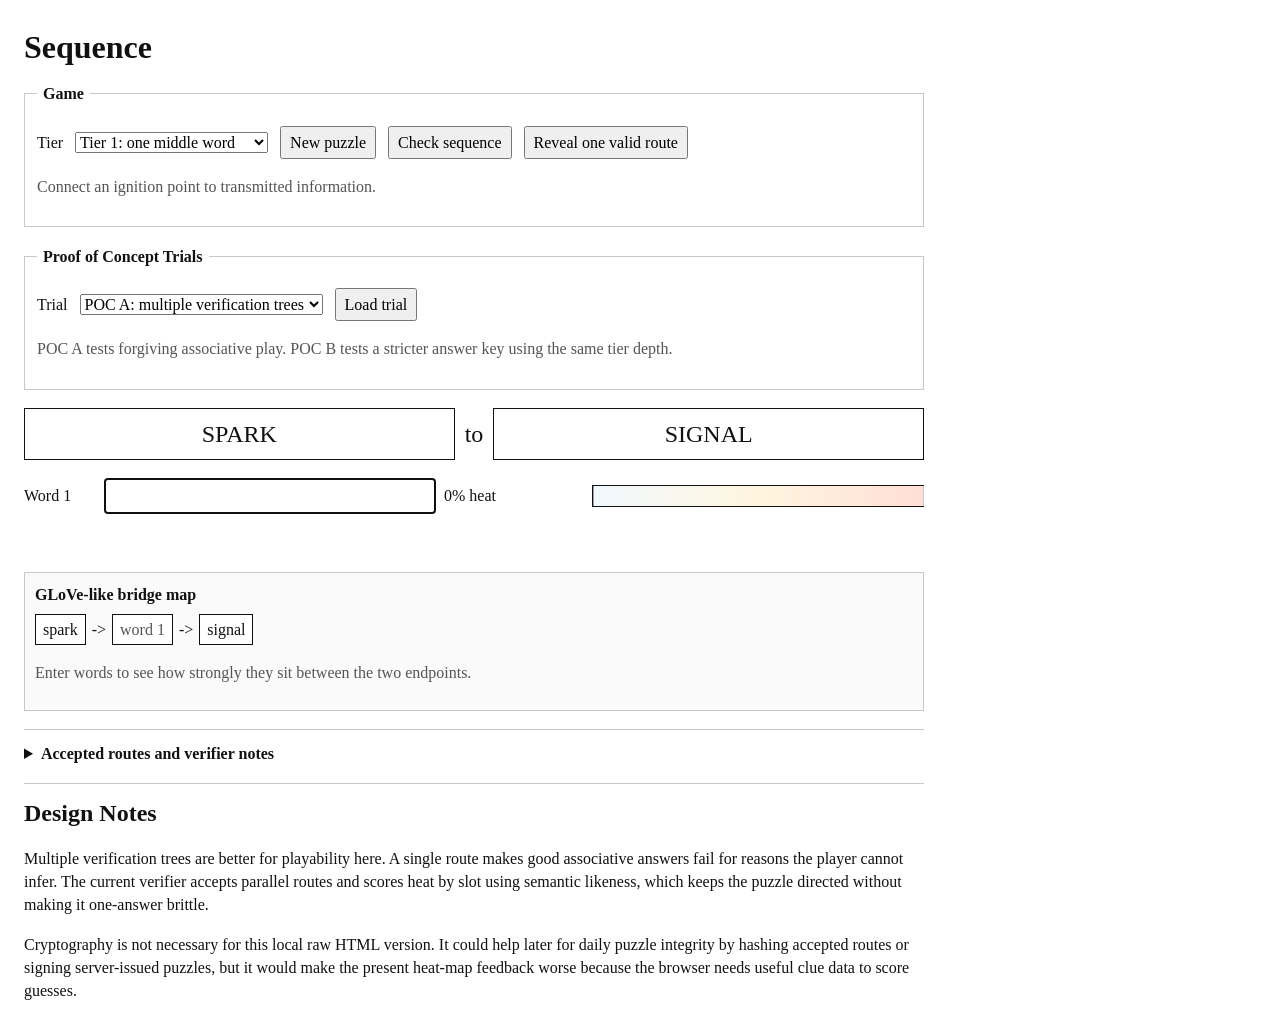
==== index.html @ 41baa0ef "feat: add semantic sequence prototype" ====
<!DOCTYPE html>
<html lang="en">
<head>
  <meta charset="utf-8">
  <meta name="viewport" content="width=device-width, initial-scale=1">
  <title>Sequence</title>
  <style>
    :root {
      color-scheme: light;
      --cold: #bfe2ff;
      --warm: #ffd36a;
      --hot: #ff6b4a;
      --right: #50b878;
      --wrong: #d9d9d9;
      --ink: #111;
      --muted: #555;
      --line: #c8c8c8;
      --paper: #fff;
    }

    * {
      box-sizing: border-box;
    }

    body {
      margin: 24px;
      max-width: 900px;
      color: var(--ink);
      background: var(--paper);
      font: 16px/1.45 Times, "Times New Roman", serif;
    }

    h1,
    h2,
    h3 {
      margin: 0 0 12px;
      font-weight: 700;
    }

    button,
    input,
    select {
      font: inherit;
    }

    button {
      padding: 3px 8px;
      cursor: pointer;
    }

    fieldset {
      margin: 0 0 18px;
      padding: 12px;
      border: 1px solid var(--line);
    }

    legend {
      padding: 0 6px;
      font-weight: 700;
    }

    .row {
      display: flex;
      flex-wrap: wrap;
      gap: 8px 12px;
      align-items: center;
      margin: 8px 0;
    }

    .endpoints {
      display: grid;
      grid-template-columns: 1fr auto 1fr;
      gap: 10px;
      align-items: center;
      margin: 18px 0;
      font-size: 24px;
    }

    .endpoint {
      padding: 8px;
      border: 1px solid var(--ink);
      text-align: center;
      text-transform: uppercase;
    }

    .slots {
      display: grid;
      gap: 10px;
      margin: 18px 0;
    }

    .slot {
      display: grid;
      grid-template-columns: 72px minmax(160px, 1fr) minmax(140px, auto) minmax(120px, 1fr);
      gap: 8px;
      align-items: center;
    }

    .slot input {
      min-width: 0;
      padding: 5px 7px;
      border: 1px solid var(--line);
    }

    .meter {
      height: 22px;
      border: 1px solid var(--ink);
      background: linear-gradient(90deg, var(--cold), var(--warm), var(--hot));
      position: relative;
    }

    .meter::after {
      content: "";
      position: absolute;
      inset: 0;
      width: calc(100% - var(--heat, 0%));
      margin-left: var(--heat, 0%);
      background: rgba(255, 255, 255, 0.78);
      border-left: 1px solid rgba(0, 0, 0, 0.35);
    }

    .heat-label {
      font-variant-numeric: tabular-nums;
    }

    .result {
      min-height: 28px;
      margin: 12px 0;
      font-weight: 700;
    }

    .bridge-map {
      margin: 12px 0 18px;
      padding: 10px;
      border: 1px solid var(--line);
      background: #fafafa;
    }

    .bridge-title {
      margin-bottom: 8px;
      font-weight: 700;
    }

    .bridge-path {
      display: flex;
      flex-wrap: wrap;
      gap: 6px;
      align-items: center;
    }

    .bridge-node {
      padding: 3px 7px;
      border: 1px solid var(--ink);
      background: var(--paper);
      font-variant-numeric: tabular-nums;
    }

    details,
    .notes {
      margin-top: 18px;
      padding-top: 12px;
      border-top: 1px solid var(--line);
    }

    summary {
      cursor: pointer;
      font-weight: 700;
    }

    .muted {
      color: var(--muted);
    }

    .right {
      color: var(--right);
    }

    .wrong {
      color: #9d1b1b;
    }

    table {
      border-collapse: collapse;
      width: 100%;
      margin-top: 10px;
    }

    th,
    td {
      border: 1px solid var(--line);
      padding: 5px 7px;
      text-align: left;
      vertical-align: top;
    }

    @media (max-width: 680px) {
      body {
        margin: 14px;
      }

      .endpoints {
        grid-template-columns: 1fr;
        font-size: 20px;
      }

      .slot {
        grid-template-columns: 1fr;
      }
    }
  </style>
</head>
<body>
  <h1>Sequence</h1>

  <fieldset>
    <legend>Game</legend>
    <div class="row">
      <label for="tier">Tier</label>
      <select id="tier">
        <option value="1">Tier 1: one middle word</option>
        <option value="2">Tier 2: two middle words</option>
        <option value="3">Tier 3: three middle words</option>
      </select>
      <button type="button" id="new-puzzle">New puzzle</button>
      <button type="submit" form="sequence-form" id="check">Check sequence</button>
      <button type="button" id="reveal">Reveal one valid route</button>
    </div>
    <p id="prompt" class="muted"></p>
  </fieldset>

  <fieldset>
    <legend>Proof of Concept Trials</legend>
    <div class="row">
      <label for="trial">Trial</label>
      <select id="trial">
        <option value="multi-route">POC A: multiple verification trees</option>
        <option value="single-route">POC B: single verified route</option>
      </select>
      <button type="button" id="load-trial">Load trial</button>
    </div>
    <p id="trial-note" class="muted">
      POC A tests forgiving associative play. POC B tests a stricter answer key using the same tier depth.
    </p>
  </fieldset>

  <main>
    <div class="endpoints" aria-live="polite">
      <div class="endpoint" id="start-word"></div>
      <div>to</div>
      <div class="endpoint" id="end-word"></div>
    </div>

    <form id="sequence-form">
      <div class="slots" id="slots"></div>
    </form>

    <div class="result" id="result" aria-live="polite"></div>

    <div class="bridge-map" id="bridge-map" aria-live="polite"></div>

    <details>
      <summary>Accepted routes and verifier notes</summary>
      <p class="muted">
        The verifier accepts several route trees for each puzzle. Heat uses a small
        modified GLoVe-style model built from routes, clues, and endpoint co-occurrence,
        then compares each entry against the closest bridge words for that slot.
      </p>
      <table>
        <thead>
          <tr>
            <th>Tier</th>
            <th>Start</th>
            <th>End</th>
            <th>Example accepted routes</th>
          </tr>
        </thead>
        <tbody id="route-table"></tbody>
      </table>
    </details>

    <section class="notes">
      <h2>Design Notes</h2>
      <p>
        Multiple verification trees are better for playability here. A single route makes
        good associative answers fail for reasons the player cannot infer. The current
        verifier accepts parallel routes and scores heat by slot using semantic likeness,
        which keeps the puzzle directed without making it one-answer brittle.
      </p>
      <p>
        Cryptography is not necessary for this local raw HTML version. It could help later
        for daily puzzle integrity by hashing accepted routes or signing server-issued
        puzzles, but it would make the present heat-map feedback worse because the browser
        needs useful clue data to score guesses.
      </p>
    </section>
  </main>

  <script>
    const puzzles = [
      {
        tier: 1,
        start: "seed",
        end: "forest",
        prompt: "Connect a small beginning to a large living system.",
        routes: [
          ["tree"],
          ["plant"],
          ["grove"]
        ],
        clues: [
          {
            category: "living thing",
            related: ["tree", "plant", "sprout", "sapling", "grove", "wood"]
          }
        ]
      },
      {
        tier: 1,
        start: "spark",
        end: "signal",
        prompt: "Connect an ignition point to transmitted information.",
        routes: [
          ["fire"],
          ["flash"],
          ["light"]
        ],
        clues: [
          {
            category: "visible energy",
            related: ["fire", "flash", "light", "flare", "glow", "beam"]
          }
        ]
      },
      {
        tier: 2,
        start: "paper",
        end: "library",
        prompt: "Connect a material to a place where organized knowledge lives.",
        routes: [
          ["book", "shelf"],
          ["page", "catalog"],
          ["manuscript", "archive"]
        ],
        clues: [
          {
            category: "written object",
            related: ["book", "page", "manuscript", "letter", "journal", "text"]
          },
          {
            category: "organized collection",
            related: ["shelf", "catalog", "archive", "index", "stack", "record"]
          }
        ]
      },
      {
        tier: 2,
        start: "rain",
        end: "harvest",
        prompt: "Connect weather to a gathered crop.",
        routes: [
          ["soil", "crop"],
          ["field", "grain"],
          ["water", "growth"]
        ],
        clues: [
          {
            category: "growing place or input",
            related: ["soil", "field", "water", "mud", "farm", "irrigation"]
          },
          {
            category: "plant result",
            related: ["crop", "grain", "growth", "wheat", "yield", "produce"]
          }
        ]
      },
      {
        tier: 3,
        start: "idea",
        end: "business",
        prompt: "Connect a thought to an operating venture.",
        routes: [
          ["plan", "product", "market"],
          ["sketch", "prototype", "customer"],
          ["concept", "service", "sale"]
        ],
        clues: [
          {
            category: "early form",
            related: ["plan", "sketch", "concept", "draft", "proposal", "model"]
          },
          {
            category: "offer",
            related: ["product", "prototype", "service", "tool", "platform", "package"]
          },
          {
            category: "commercial setting",
            related: ["market", "customer", "sale", "buyer", "store", "demand"]
          }
        ]
      },
      {
        tier: 3,
        start: "stone",
        end: "city",
        prompt: "Connect raw material to a dense built place.",
        routes: [
          ["brick", "wall", "street"],
          ["quarry", "building", "block"],
          ["cement", "house", "neighborhood"]
        ],
        clues: [
          {
            category: "building material",
            related: ["brick", "quarry", "cement", "rock", "block", "slab"]
          },
          {
            category: "structure",
            related: ["wall", "building", "house", "tower", "road", "bridge"]
          },
          {
            category: "urban part",
            related: ["street", "block", "neighborhood", "avenue", "district", "square"]
          }
        ]
      }
    ];

    const pocTrials = [
      {
        id: "multi-route",
        tier: 3,
        start: "idea",
        end: "business",
        prompt: "POC A: a forgiving verifier accepts several plausible ways to build from idea to business.",
        verifierNote: "Multiple route trees accepted. This is the recommended playability model.",
        routes: [
          ["plan", "product", "market"],
          ["sketch", "prototype", "customer"],
          ["concept", "service", "sale"],
          ["pitch", "team", "revenue"]
        ],
        clues: [
          {
            category: "early form",
            related: ["plan", "sketch", "concept", "pitch", "draft", "proposal", "model"]
          },
          {
            category: "offer or builder",
            related: ["product", "prototype", "service", "team", "tool", "platform", "package"]
          },
          {
            category: "commercial outcome",
            related: ["market", "customer", "sale", "revenue", "buyer", "store", "demand"]
          }
        ]
      },
      {
        id: "single-route",
        tier: 3,
        start: "idea",
        end: "business",
        prompt: "POC B: a strict verifier accepts one route only, even when nearby guesses are semantically reasonable.",
        verifierNote: "Only one route accepted. Use this to feel how brittle a one-answer puzzle becomes.",
        routes: [
          ["plan", "product", "market"]
        ],
        clues: [
          {
            category: "early form",
            related: ["plan", "sketch", "concept", "pitch", "draft", "proposal", "model"]
          },
          {
            category: "offer",
            related: ["product", "prototype", "service", "tool", "platform", "package"]
          },
          {
            category: "commercial setting",
            related: ["market", "customer", "sale", "revenue", "buyer", "store", "demand"]
          }
        ]
      }
    ];

    const defaultTrialNote = "POC A tests forgiving associative play. POC B tests a stricter answer key using the same tier depth.";

    let currentPuzzle = null;
    let currentPuzzleIndex = -1;

    const tierSelect = document.querySelector("#tier");
    const trialSelect = document.querySelector("#trial");
    const newPuzzleButton = document.querySelector("#new-puzzle");
    const loadTrialButton = document.querySelector("#load-trial");
    const revealButton = document.querySelector("#reveal");
    const promptText = document.querySelector("#prompt");
    const trialNote = document.querySelector("#trial-note");
    const startWord = document.querySelector("#start-word");
    const endWord = document.querySelector("#end-word");
    const slots = document.querySelector("#slots");
    const result = document.querySelector("#result");
    const bridgeMap = document.querySelector("#bridge-map");
    const routeTable = document.querySelector("#route-table");

    const STOP_WORDS = new Set([
      "a",
      "an",
      "and",
      "for",
      "from",
      "of",
      "or",
      "the",
      "to",
      "where"
    ]);

    function normalize(value) {
      return value.trim().toLowerCase().replace(/\s+/g, " ");
    }

    function unique(values) {
      return Array.from(new Set(values));
    }

    function tokenizeText(value) {
      return normalize(value)
        .replace(/[^a-z0-9 ]/g, " ")
        .split(" ")
        .filter((token) => token && !STOP_WORDS.has(token));
    }

    function slotAnswers(puzzle, slotIndex) {
      return unique(puzzle.routes.map((route) => route[slotIndex]));
    }

    function addWeightedPair(matrix, source, context, weight) {
      const sourceWord = normalize(source);
      const contextWord = normalize(context);

      if (!sourceWord || !contextWord || sourceWord === contextWord) {
        return;
      }

      if (!matrix.has(sourceWord)) {
        matrix.set(sourceWord, new Map());
      }

      const row = matrix.get(sourceWord);
      row.set(contextWord, (row.get(contextWord) || 0) + weight);
    }

    function addContextWindow(matrix, words, baseWeight) {
      const cleanWords = words.map(normalize).filter(Boolean);

      cleanWords.forEach((word, index) => {
        cleanWords.forEach((context, contextIndex) => {
          if (index === contextIndex) {
            return;
          }

          addWeightedPair(matrix, word, context, baseWeight / Math.abs(index - contextIndex));
        });
      });
    }

    function addSemanticClique(matrix, words, weight) {
      const cleanWords = unique(words.map(normalize).filter(Boolean));

      cleanWords.forEach((word) => {
        cleanWords.forEach((context) => addWeightedPair(matrix, word, context, weight));
      });
    }

    function buildModifiedGloveModel(items) {
      const matrix = new Map();

      items.forEach((puzzle) => {
        puzzle.routes.forEach((route) => {
          addContextWindow(matrix, [puzzle.start, ...route, puzzle.end], 4);
        });

        puzzle.clues.forEach((clue, index) => {
          const slotWords = slotAnswers(puzzle, index);
          const clueWords = unique([
            ...slotWords,
            ...clue.related,
            ...tokenizeText(clue.category),
            ...tokenizeText(puzzle.prompt)
          ]);

          addSemanticClique(matrix, clueWords, 1.4);
          addContextWindow(matrix, [puzzle.start, ...slotWords, puzzle.end], 0.9);
        });
      });

      const vectors = new Map();

      matrix.forEach((row, word) => {
        const vector = new Map();

        row.forEach((count, context) => {
          vector.set(context, Math.log1p(count));
        });

        vectors.set(word, vector);
      });

      return {
        vectors,
        vocabulary: Array.from(vectors.keys())
      };
    }

    const semanticModel = buildModifiedGloveModel([...puzzles, ...pocTrials]);

    function levenshtein(a, b) {
      const rows = Array.from({ length: a.length + 1 }, () => []);

      for (let i = 0; i <= a.length; i += 1) {
        rows[i][0] = i;
      }

      for (let j = 0; j <= b.length; j += 1) {
        rows[0][j] = j;
      }

      for (let i = 1; i <= a.length; i += 1) {
        for (let j = 1; j <= b.length; j += 1) {
          const cost = a[i - 1] === b[j - 1] ? 0 : 1;
          rows[i][j] = Math.min(
            rows[i - 1][j] + 1,
            rows[i][j - 1] + 1,
            rows[i - 1][j - 1] + cost
          );
        }
      }

      return rows[a.length][b.length];
    }

    function stringSimilarity(a, b) {
      if (!a || !b) {
        return 0;
      }

      if (a === b) {
        return 1;
      }

      const distance = levenshtein(a, b);
      return Math.max(0, 1 - distance / Math.max(a.length, b.length));
    }

    function addScaledVector(target, vector, scale) {
      vector.forEach((value, key) => {
        target.set(key, (target.get(key) || 0) + value * scale);
      });
    }

    function averageVectors(items) {
      const output = new Map();
      let totalWeight = 0;

      items.forEach((item) => {
        if (!item.vector || item.weight <= 0) {
          return;
        }

        addScaledVector(output, item.vector, item.weight);
        totalWeight += item.weight;
      });

      if (totalWeight === 0) {
        return null;
      }

      output.forEach((value, key) => output.set(key, value / totalWeight));
      return output;
    }

    function semanticVector(word) {
      const cleanWord = normalize(word).replace(/[^a-z0-9 ]/g, " ");

      if (semanticModel.vectors.has(cleanWord)) {
        return semanticModel.vectors.get(cleanWord);
      }

      const tokenVectors = tokenizeText(cleanWord)
        .map((token) => semanticModel.vectors.get(token))
        .filter(Boolean)
        .map((vector) => ({ vector, weight: 1 }));

      if (tokenVectors.length > 0) {
        return averageVectors(tokenVectors);
      }

      const lexicalNeighbors = semanticModel.vocabulary
        .map((candidate) => ({
          vector: semanticModel.vectors.get(candidate),
          weight: stringSimilarity(cleanWord, candidate)
        }))
        .filter((item) => item.weight >= 0.72);

      return averageVectors(lexicalNeighbors);
    }

    function cosineSimilarity(a, b) {
      if (!a || !b) {
        return 0;
      }

      let dot = 0;
      let aMagnitude = 0;
      let bMagnitude = 0;

      a.forEach((value, key) => {
        dot += value * (b.get(key) || 0);
        aMagnitude += value * value;
      });

      b.forEach((value) => {
        bMagnitude += value * value;
      });

      if (aMagnitude === 0 || bMagnitude === 0) {
        return 0;
      }

      return Math.max(0, dot / Math.sqrt(aMagnitude * bMagnitude));
    }

    function likenessToTargets(guess, targets) {
      const guessVector = semanticVector(guess);
      let best = { score: 0, word: "" };

      unique(targets.map(normalize)).forEach((target) => {
        const targetVector = semanticVector(target);
        const semanticScore = cosineSimilarity(guessVector, targetVector);
        const lexicalScore = stringSimilarity(guess, target) * 0.72;
        const score = Math.max(semanticScore, lexicalScore);

        if (score > best.score) {
          best = { score, word: target };
        }
      });

      return best;
    }

    function bridgeLikeness(guess, puzzle, slotIndex) {
      const leftWords = slotIndex === 0 ? [puzzle.start] : slotAnswers(puzzle, slotIndex - 1);
      const rightWords = slotIndex === puzzle.tier - 1 ? [puzzle.end] : slotAnswers(puzzle, slotIndex + 1);
      const left = likenessToTargets(guess, leftWords).score;
      const right = likenessToTargets(guess, rightWords).score;

      return Math.sqrt(left * right);
    }

    function wordLikeness(input, puzzle, slotIndex) {
      const guess = normalize(input);

      if (!guess) {
        return { heat: 0, nearest: "", semantic: 0, bridge: 0 };
      }

      const acceptedWords = slotAnswers(puzzle, slotIndex).map(normalize);

      if (acceptedWords.includes(guess)) {
        return { heat: 100, nearest: guess, semantic: 1, bridge: 1 };
      }

      const clue = puzzle.clues[slotIndex];
      const related = clue.related.map(normalize);
      const targets = unique([...acceptedWords, ...related]);
      const target = likenessToTargets(guess, targets);
      const bridge = bridgeLikeness(guess, puzzle, slotIndex);
      const semanticScore = Math.round(target.score * 88);
      const bridgeScore = Math.round(bridge * 78);
      const relatedScore = related.includes(guess) ? 82 : 0;
      const categoryScore = tokenizeText(clue.category).some((token) => guess.includes(token)) ? 42 : 0;
      const heat = Math.min(99, Math.max(10, relatedScore, semanticScore, bridgeScore, categoryScore));

      return {
        heat,
        nearest: target.word,
        semantic: target.score,
        bridge
      };
    }

    function wordHeat(input, puzzle, slotIndex) {
      return wordLikeness(input, puzzle, slotIndex).heat;
    }

    function isAcceptedRoute(puzzle, entries) {
      const normalizedEntries = entries.map(normalize);
      return puzzle.routes.some((route) => {
        return route.every((word, index) => normalize(word) === normalizedEntries[index]);
      });
    }

    function renderSlots(puzzle) {
      slots.innerHTML = "";

      for (let index = 0; index < puzzle.tier; index += 1) {
        const row = document.createElement("label");
        row.className = "slot";
        row.innerHTML = `
          <span>Word ${index + 1}</span>
          <input autocomplete="off" data-slot="${index}" aria-label="Word ${index + 1}">
          <span class="heat-label" data-heat-label="${index}">0% heat</span>
          <span class="meter" data-meter="${index}" style="--heat: 0%"></span>
        `;
        slots.append(row);
      }

      slots.querySelectorAll("input").forEach((input) => {
        input.addEventListener("input", updateHeat);
      });
    }

    function renderPuzzle(puzzle) {
      currentPuzzle = puzzle;
      promptText.textContent = puzzle.verifierNote
        ? `${puzzle.prompt} ${puzzle.verifierNote}`
        : puzzle.prompt;
      startWord.textContent = puzzle.start;
      endWord.textContent = puzzle.end;
      result.textContent = "";
      result.className = "result";
      renderSlots(puzzle);
      updateHeat();
      slots.querySelector("input")?.focus();
    }

    function renderRouteTable() {
      routeTable.innerHTML = "";

      [...puzzles, ...pocTrials].forEach((puzzle) => {
        const row = document.createElement("tr");
        const routes = puzzle.routes
          .map((route) => `${puzzle.start} -> ${route.join(" -> ")} -> ${puzzle.end}`)
          .join("<br>");
        row.innerHTML = `
          <td>${puzzle.tier}</td>
          <td>${puzzle.start}</td>
          <td>${puzzle.end}</td>
          <td>${routes}</td>
        `;
        routeTable.append(row);
      });
    }

    function inputs() {
      return Array.from(slots.querySelectorAll("input"));
    }

    function currentEntries() {
      return inputs().map((input) => input.value);
    }

    function updateHeat() {
      inputs().forEach((input, index) => {
        const likeness = wordLikeness(input.value, currentPuzzle, index);
        const heat = likeness.heat;
        const label = slots.querySelector(`[data-heat-label="${index}"]`);
        const meter = slots.querySelector(`[data-meter="${index}"]`);
        label.textContent = likeness.nearest ? `${heat}% heat, like ${likeness.nearest}` : `${heat}% heat`;
        meter.style.setProperty("--heat", `${heat}%`);
      });

      renderBridgeMap();
    }

    function appendBridgeNode(parent, text, isMuted = false) {
      const node = document.createElement("span");
      node.className = isMuted ? "bridge-node muted" : "bridge-node";
      node.textContent = text;
      parent.append(node);
    }

    function appendBridgeArrow(parent) {
      const arrow = document.createElement("span");
      arrow.textContent = "->";
      parent.append(arrow);
    }

    function renderBridgeMap() {
      const entries = currentEntries();
      const filled = entries.filter((entry) => normalize(entry));

      bridgeMap.innerHTML = "";

      const title = document.createElement("div");
      title.className = "bridge-title";
      title.textContent = "GLoVe-like bridge map";
      bridgeMap.append(title);

      const path = document.createElement("div");
      path.className = "bridge-path";
      appendBridgeNode(path, currentPuzzle.start);

      entries.forEach((entry, index) => {
        appendBridgeArrow(path);

        const cleanEntry = normalize(entry);
        if (!cleanEntry) {
          appendBridgeNode(path, `word ${index + 1}`, true);
          return;
        }

        appendBridgeNode(path, `${cleanEntry} ${wordHeat(entry, currentPuzzle, index)}%`);
      });

      appendBridgeArrow(path);
      appendBridgeNode(path, currentPuzzle.end);
      bridgeMap.append(path);

      const note = document.createElement("p");
      note.className = "muted";

      if (filled.length === 0) {
        note.textContent = "Enter words to see how strongly they sit between the two endpoints.";
      } else {
        const averageHeat = Math.round(
          entries.reduce((sum, entry, index) => sum + wordHeat(entry, currentPuzzle, index), 0) / entries.length
        );
        note.textContent = `${averageHeat}% route likeness from log co-occurrence vectors over accepted routes and clue words.`;
      }

      bridgeMap.append(note);
    }

    function checkSequence() {
      const entries = currentEntries();

      if (entries.some((entry) => normalize(entry) === "")) {
        result.textContent = "Fill every word before checking.";
        result.className = "result wrong";
        return;
      }

      if (isAcceptedRoute(currentPuzzle, entries)) {
        result.textContent = "Correct sequence.";
        result.className = "result right";
      } else {
        result.textContent = "Not a verified sequence yet. Use the heat to adjust each slot.";
        result.className = "result wrong";
      }
    }

    function revealRoute() {
      const route = currentPuzzle.routes[0];
      inputs().forEach((input, index) => {
        input.value = route[index];
      });
      updateHeat();
      result.textContent = `${currentPuzzle.start} -> ${route.join(" -> ")} -> ${currentPuzzle.end}`;
      result.className = "result";
    }

    function pickPuzzle() {
      const tier = Number(tierSelect.value);
      const options = puzzles
        .map((puzzle, index) => ({ puzzle, index }))
        .filter((item) => item.puzzle.tier === tier);
      const nextOptions = options.filter((item) => item.index !== currentPuzzleIndex);
      const pool = nextOptions.length > 0 ? nextOptions : options;
      const choice = pool[Math.floor(Math.random() * pool.length)];
      currentPuzzleIndex = choice.index;
      trialNote.textContent = defaultTrialNote;
      renderPuzzle(choice.puzzle);
    }

    function loadTrial() {
      const trial = pocTrials.find((item) => item.id === trialSelect.value);

      if (!trial) {
        return;
      }

      trialNote.textContent = trial.verifierNote;
      tierSelect.value = String(trial.tier);
      currentPuzzleIndex = -1;
      renderPuzzle(trial);
    }

    tierSelect.addEventListener("change", pickPuzzle);
    newPuzzleButton.addEventListener("click", pickPuzzle);
    loadTrialButton.addEventListener("click", loadTrial);
    revealButton.addEventListener("click", revealRoute);
    document.querySelector("#sequence-form").addEventListener("submit", (event) => {
      event.preventDefault();
      checkSequence();
    });

    renderRouteTable();
    pickPuzzle();
  </script>
</body>
</html>
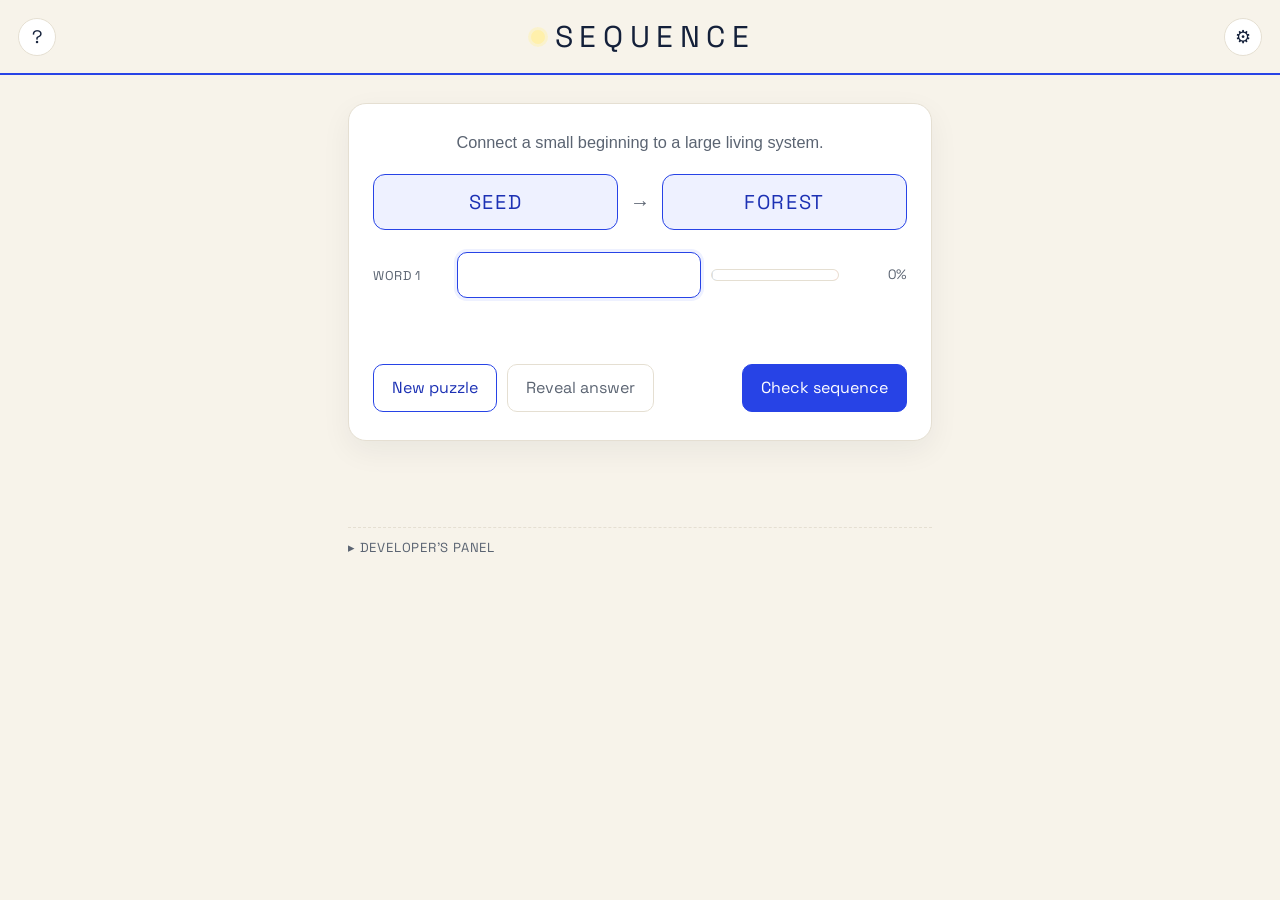
==== commit f61d5642: "style: refine sequence interface" ====
--- a/index.html
+++ b/index.html
@@ -4,108 +4,216 @@
   <meta charset="utf-8">
   <meta name="viewport" content="width=device-width, initial-scale=1">
   <title>Sequence</title>
+  <link rel="preconnect" href="https://fonts.googleapis.com">
+  <link rel="preconnect" href="https://fonts.gstatic.com" crossorigin>
+  <link href="https://fonts.googleapis.com/css2?family=Space+Grotesk:wght@400&display=swap" rel="stylesheet">
   <style>
     :root {
       color-scheme: light;
-      --cold: #bfe2ff;
-      --warm: #ffd36a;
-      --hot: #ff6b4a;
-      --right: #50b878;
-      --wrong: #d9d9d9;
-      --ink: #111;
-      --muted: #555;
-      --line: #c8c8c8;
-      --paper: #fff;
+      --blue: #2743e6;
+      --blue-ink: #1c31b4;
+      --blue-soft: #eef1ff;
+      --paper: #f7f3ea;
+      --card: #ffffff;
+      --ink: #14203a;
+      --muted: #5b6472;
+      --line: #e5dfd2;
+      --right: #1f8f57;
+      --wrong: #b0331f;
+      /* pastel-rainbow temperature stops: cool -> warm */
+      --heat-cool: #bcd9ff;
+      --heat-low: #bff0d6;
+      --heat-mid: #fff0ab;
+      --heat-warm: #ffc9c1;
+      --grotesk: "Space Grotesk", "Helvetica Neue", Helvetica, Arial, sans-serif;
+      --sans: "Helvetica Neue", Helvetica, Arial, sans-serif;
     }
 
     * {
       box-sizing: border-box;
     }
 
+    html,
     body {
-      margin: 24px;
-      max-width: 900px;
+      min-height: 100%;
+    }
+
+    body {
+      margin: 0;
       color: var(--ink);
       background: var(--paper);
-      font: 16px/1.45 Times, "Times New Roman", serif;
-    }
-
-    h1,
-    h2,
-    h3 {
-      margin: 0 0 12px;
-      font-weight: 700;
-    }
-
-    button,
-    input,
-    select {
-      font: inherit;
-    }
-
-    button {
-      padding: 3px 8px;
+      font: 400 16px/1.5 var(--sans);
+      -webkit-font-smoothing: antialiased;
+    }
+
+    /* ---------- App bar ---------- */
+    .app-bar {
+      position: sticky;
+      top: 0;
+      z-index: 20;
+      display: grid;
+      grid-template-columns: 1fr auto 1fr;
+      align-items: center;
+      gap: 8px;
+      padding: 14px 18px;
+      background: rgba(247, 243, 234, 0.9);
+      backdrop-filter: saturate(1.2) blur(6px);
+      border-bottom: 2px solid var(--blue);
+    }
+
+    .app-bar .left {
+      justify-self: start;
+    }
+
+    .app-bar .right {
+      justify-self: end;
+    }
+
+    .wordmark {
+      display: inline-flex;
+      align-items: center;
+      gap: 10px;
+      justify-self: center;
+      font-family: var(--grotesk);
+      font-weight: 400;
+      font-size: clamp(20px, 4.5vw, 30px);
+      letter-spacing: 0.22em;
+      text-transform: uppercase;
+      color: var(--ink);
+      padding-left: 0.22em; /* optical centering vs letter-spacing */
+    }
+
+    .sun {
+      width: 14px;
+      height: 14px;
+      border-radius: 50%;
+      background: var(--heat-mid);
+      box-shadow: 0 0 0 3px rgba(255, 240, 171, 0.45);
+      flex: none;
+    }
+
+    .icon-btn {
+      width: 38px;
+      height: 38px;
+      border-radius: 50%;
+      border: 1.5px solid var(--line);
+      background: var(--card);
+      color: var(--ink);
+      font-family: var(--grotesk);
+      font-size: 18px;
+      line-height: 1;
       cursor: pointer;
-    }
-
-    fieldset {
-      margin: 0 0 18px;
-      padding: 12px;
+      display: inline-flex;
+      align-items: center;
+      justify-content: center;
+      transition: border-color 0.15s, background 0.15s;
+    }
+
+    .icon-btn:hover {
+      border-color: var(--blue);
+      background: var(--blue-soft);
+    }
+
+    /* ---------- Layout ---------- */
+    main {
+      max-width: 620px;
+      margin: 0 auto;
+      padding: 28px 18px 60px;
+    }
+
+    .card {
+      background: var(--card);
       border: 1px solid var(--line);
-    }
-
-    legend {
-      padding: 0 6px;
-      font-weight: 700;
-    }
-
-    .row {
-      display: flex;
-      flex-wrap: wrap;
-      gap: 8px 12px;
-      align-items: center;
-      margin: 8px 0;
-    }
-
+      border-radius: 18px;
+      box-shadow: 0 10px 30px rgba(20, 32, 58, 0.06);
+      padding: 26px 24px 28px;
+    }
+
+    .prompt {
+      margin: 0 0 20px;
+      text-align: center;
+      color: var(--muted);
+      font-size: 1.02rem;
+    }
+
+    /* ---------- Chain: START -> slots -> END ---------- */
     .endpoints {
       display: grid;
       grid-template-columns: 1fr auto 1fr;
+      gap: 12px;
+      align-items: center;
+      margin-bottom: 22px;
+    }
+
+    .endpoint {
+      padding: 12px 10px;
+      border: 1.5px solid var(--blue);
+      border-radius: 12px;
+      text-align: center;
+      text-transform: uppercase;
+      letter-spacing: 0.08em;
+      font-family: var(--grotesk);
+      font-size: clamp(15px, 3.6vw, 20px);
+      color: var(--blue-ink);
+      background: var(--blue-soft);
+    }
+
+    .arrow {
+      color: var(--muted);
+      font-size: 20px;
+      text-align: center;
+    }
+
+    .slots {
+      display: grid;
+      gap: 14px;
+      margin-bottom: 6px;
+    }
+
+    .slot {
+      display: grid;
+      grid-template-columns: 74px minmax(140px, 1fr) 128px 58px;
       gap: 10px;
       align-items: center;
-      margin: 18px 0;
-      font-size: 24px;
-    }
-
-    .endpoint {
-      padding: 8px;
-      border: 1px solid var(--ink);
-      text-align: center;
+    }
+
+    .slot > span:first-child {
+      font-family: var(--grotesk);
+      font-size: 0.8rem;
+      letter-spacing: 0.04em;
       text-transform: uppercase;
-    }
-
-    .slots {
-      display: grid;
-      gap: 10px;
-      margin: 18px 0;
-    }
-
-    .slot {
-      display: grid;
-      grid-template-columns: 72px minmax(160px, 1fr) minmax(140px, auto) minmax(120px, 1fr);
-      gap: 8px;
-      align-items: center;
+      color: var(--muted);
     }
 
     .slot input {
       min-width: 0;
-      padding: 5px 7px;
+      padding: 10px 12px;
+      border: 1.5px solid var(--line);
+      border-radius: 10px;
+      background: #fff;
+      color: var(--ink);
+      font: inherit;
+      transition: border-color 0.15s, box-shadow 0.15s;
+    }
+
+    .slot input:focus {
+      outline: none;
+      border-color: var(--blue);
+      box-shadow: 0 0 0 3px var(--blue-soft);
+    }
+
+    .meter {
+      height: 12px;
+      border-radius: 999px;
+      overflow: hidden;
       border: 1px solid var(--line);
-    }
-
-    .meter {
-      height: 22px;
-      border: 1px solid var(--ink);
-      background: linear-gradient(90deg, var(--cold), var(--warm), var(--hot));
+      background: linear-gradient(
+        90deg,
+        var(--heat-cool),
+        var(--heat-low),
+        var(--heat-mid),
+        var(--heat-warm)
+      );
       position: relative;
     }
 
@@ -115,155 +223,465 @@
       inset: 0;
       width: calc(100% - var(--heat, 0%));
       margin-left: var(--heat, 0%);
-      background: rgba(255, 255, 255, 0.78);
-      border-left: 1px solid rgba(0, 0, 0, 0.35);
+      background: #ffffff;
+      border-left: 1px solid rgba(20, 32, 58, 0.12);
+      transition: margin-left 0.2s ease, width 0.2s ease;
     }
 
     .heat-label {
+      font-family: var(--grotesk);
+      font-size: 0.85rem;
+      color: var(--muted);
       font-variant-numeric: tabular-nums;
-    }
-
-    .result {
-      min-height: 28px;
-      margin: 12px 0;
-      font-weight: 700;
-    }
-
-    .bridge-map {
-      margin: 12px 0 18px;
-      padding: 10px;
-      border: 1px solid var(--line);
-      background: #fafafa;
-    }
-
-    .bridge-title {
-      margin-bottom: 8px;
-      font-weight: 700;
-    }
-
-    .bridge-path {
+      text-align: right;
+      white-space: nowrap;
+    }
+
+    /* ---------- Actions ---------- */
+    .actions {
       display: flex;
       flex-wrap: wrap;
-      gap: 6px;
+      gap: 10px;
+      margin-top: 22px;
+    }
+
+    button.btn {
+      font: inherit;
+      font-family: var(--grotesk);
+      padding: 11px 18px;
+      border-radius: 10px;
+      border: 1.5px solid var(--blue);
+      cursor: pointer;
+      background: #fff;
+      color: var(--blue-ink);
+      transition: background 0.15s, color 0.15s, border-color 0.15s;
+    }
+
+    button.btn:hover {
+      background: var(--blue-soft);
+    }
+
+    button.btn.primary {
+      background: var(--blue);
+      color: #fff;
+      margin-left: auto;
+    }
+
+    button.btn.primary:hover {
+      background: var(--blue-ink);
+      border-color: var(--blue-ink);
+    }
+
+    button.btn.ghost {
+      border-color: var(--line);
+      color: var(--muted);
+    }
+
+    button.btn.ghost:hover {
+      border-color: var(--blue);
+      color: var(--blue-ink);
+      background: #fff;
+    }
+
+    .result {
+      min-height: 26px;
+      margin-top: 18px;
+      text-align: center;
+      font-family: var(--grotesk);
+    }
+
+    .result.right {
+      color: var(--right);
+    }
+
+    .result.wrong {
+      color: var(--wrong);
+    }
+
+    /* ---------- Modals ---------- */
+    .modal {
+      position: fixed;
+      inset: 0;
+      z-index: 40;
+      display: none;
       align-items: center;
-    }
-
-    .bridge-node {
-      padding: 3px 7px;
-      border: 1px solid var(--ink);
-      background: var(--paper);
-      font-variant-numeric: tabular-nums;
-    }
-
-    details,
-    .notes {
-      margin-top: 18px;
-      padding-top: 12px;
-      border-top: 1px solid var(--line);
-    }
-
-    summary {
+      justify-content: center;
+      padding: 20px;
+    }
+
+    .modal.open {
+      display: flex;
+    }
+
+    .modal-backdrop {
+      position: absolute;
+      inset: 0;
+      background: rgba(20, 32, 58, 0.42);
+    }
+
+    .modal-card {
+      position: relative;
+      z-index: 1;
+      width: min(440px, 92vw);
+      max-height: 88vh;
+      overflow: auto;
+      background: var(--card);
+      border-radius: 18px;
+      border: 1px solid var(--line);
+      box-shadow: 0 24px 60px rgba(20, 32, 58, 0.28);
+      padding: 26px 24px;
+    }
+
+    .modal-card h2 {
+      margin: 0 0 12px;
+      font-family: var(--grotesk);
+      font-weight: 400;
+      font-size: 1.5rem;
+      letter-spacing: 0.02em;
+    }
+
+    .modal-card p {
+      margin: 0 0 12px;
+      color: var(--muted);
+    }
+
+    .modal-close {
+      position: absolute;
+      top: 12px;
+      right: 14px;
+      width: 32px;
+      height: 32px;
+      border-radius: 50%;
+      border: none;
+      background: transparent;
+      color: var(--muted);
+      font-size: 22px;
+      line-height: 1;
       cursor: pointer;
-      font-weight: 700;
-    }
-
-    .muted {
+    }
+
+    .modal-close:hover {
+      color: var(--ink);
+    }
+
+    .field {
+      display: flex;
+      align-items: center;
+      gap: 10px;
+      margin: 16px 0 6px;
+    }
+
+    .field label {
+      font-family: var(--grotesk);
+      font-size: 0.85rem;
+      text-transform: uppercase;
+      letter-spacing: 0.04em;
       color: var(--muted);
     }
 
-    .right {
-      color: var(--right);
-    }
-
-    .wrong {
-      color: #9d1b1b;
+    select {
+      font: inherit;
+      padding: 9px 11px;
+      border-radius: 10px;
+      border: 1.5px solid var(--line);
+      background: #fff;
+      color: var(--ink);
+      cursor: pointer;
+    }
+
+    .win-seq {
+      font-family: var(--grotesk);
+      font-size: 1.05rem;
+      color: var(--blue-ink);
+      background: var(--blue-soft);
+      border-radius: 12px;
+      padding: 14px 16px;
+      text-align: center;
+      margin: 4px 0 18px;
+      word-break: break-word;
+    }
+
+    /* ---------- Confetti ---------- */
+    .confetti-mount {
+      position: absolute;
+      inset: 0;
+      overflow: hidden;
+      pointer-events: none;
+      border-radius: 18px;
+    }
+
+    .confetti {
+      position: absolute;
+      top: -12px;
+      width: 8px;
+      height: 12px;
+      border-radius: 2px;
+      opacity: 0;
+      animation: confetti-fall 1.3s ease-in forwards;
+    }
+
+    @keyframes confetti-fall {
+      0% {
+        transform: translate(0, -12px) rotate(0deg);
+        opacity: 1;
+      }
+      100% {
+        transform: translate(var(--x, 0), 105vh) rotate(540deg);
+        opacity: 1;
+      }
+    }
+
+    /* ---------- Developer's Panel ---------- */
+    .dev-panel {
+      max-width: 620px;
+      margin: 26px auto 0;
+      padding: 0 18px;
+      color: var(--muted);
+    }
+
+    .dev-panel > summary {
+      cursor: pointer;
+      font-family: var(--grotesk);
+      font-size: 0.82rem;
+      letter-spacing: 0.06em;
+      text-transform: uppercase;
+      color: var(--muted);
+      padding: 10px 0;
+      border-top: 1px dashed var(--line);
+      list-style: none;
+    }
+
+    .dev-panel > summary::-webkit-details-marker {
+      display: none;
+    }
+
+    .dev-panel > summary::before {
+      content: "\25B8  ";
+    }
+
+    .dev-panel[open] > summary::before {
+      content: "\25BE  ";
+    }
+
+    .dev-section {
+      margin: 14px 0 22px;
+    }
+
+    .dev-section h3 {
+      margin: 0 0 10px;
+      font-family: var(--grotesk);
+      font-weight: 400;
+      color: var(--ink);
+    }
+
+    .dev-row {
+      display: flex;
+      flex-wrap: wrap;
+      gap: 8px 12px;
+      align-items: center;
+      margin: 8px 0;
+    }
+
+    .dev-panel button {
+      font: inherit;
+      font-family: var(--grotesk);
+      padding: 7px 12px;
+      border-radius: 8px;
+      border: 1.5px solid var(--line);
+      background: #fff;
+      color: var(--ink);
+      cursor: pointer;
+    }
+
+    .dev-panel button:hover {
+      border-color: var(--blue);
     }
 
     table {
       border-collapse: collapse;
       width: 100%;
       margin-top: 10px;
+      font-size: 0.9rem;
     }
 
     th,
     td {
       border: 1px solid var(--line);
-      padding: 5px 7px;
+      padding: 6px 8px;
       text-align: left;
       vertical-align: top;
     }
 
+    th {
+      font-family: var(--grotesk);
+      font-weight: 400;
+      background: var(--paper);
+    }
+
+    /* ---------- Responsive ---------- */
     @media (max-width: 680px) {
-      body {
-        margin: 14px;
+      main {
+        padding: 20px 14px 48px;
+      }
+
+      .card {
+        padding: 20px 16px 22px;
       }
 
       .endpoints {
         grid-template-columns: 1fr;
-        font-size: 20px;
+      }
+
+      .arrow {
+        transform: rotate(90deg);
       }
 
       .slot {
-        grid-template-columns: 1fr;
+        grid-template-columns: 1fr auto;
+        grid-template-areas:
+          "label heat"
+          "input input"
+          "meter meter";
+        row-gap: 6px;
+      }
+
+      .slot > span:first-child {
+        grid-area: label;
+      }
+
+      .slot input {
+        grid-area: input;
+      }
+
+      .heat-label {
+        grid-area: heat;
+      }
+
+      .meter {
+        grid-area: meter;
+      }
+
+      button.btn.primary {
+        margin-left: 0;
+        width: 100%;
       }
     }
   </style>
 </head>
 <body>
-  <h1>Sequence</h1>
-
-  <fieldset>
-    <legend>Game</legend>
-    <div class="row">
-      <label for="tier">Tier</label>
-      <select id="tier">
-        <option value="1">Tier 1: one middle word</option>
-        <option value="2">Tier 2: two middle words</option>
-        <option value="3">Tier 3: three middle words</option>
-      </select>
-      <button type="button" id="new-puzzle">New puzzle</button>
-      <button type="submit" form="sequence-form" id="check">Check sequence</button>
-      <button type="button" id="reveal">Reveal one valid route</button>
+  <header class="app-bar">
+    <div class="left">
+      <button type="button" class="icon-btn" id="help-btn" aria-label="How to play" title="How to play">?</button>
     </div>
-    <p id="prompt" class="muted"></p>
-  </fieldset>
-
-  <fieldset>
-    <legend>Proof of Concept Trials</legend>
-    <div class="row">
-      <label for="trial">Trial</label>
-      <select id="trial">
-        <option value="multi-route">POC A: multiple verification trees</option>
-        <option value="single-route">POC B: single verified route</option>
-      </select>
-      <button type="button" id="load-trial">Load trial</button>
+    <span class="wordmark"><span class="sun" aria-hidden="true"></span>Sequence</span>
+    <div class="right">
+      <button type="button" class="icon-btn" id="settings-btn" aria-label="Settings" title="Settings">&#9881;</button>
     </div>
-    <p id="trial-note" class="muted">
-      POC A tests forgiving associative play. POC B tests a stricter answer key using the same tier depth.
-    </p>
-  </fieldset>
+  </header>
 
   <main>
-    <div class="endpoints" aria-live="polite">
-      <div class="endpoint" id="start-word"></div>
-      <div>to</div>
-      <div class="endpoint" id="end-word"></div>
+    <div class="card">
+      <p id="prompt" class="prompt"></p>
+
+      <div class="endpoints" aria-live="polite">
+        <div class="endpoint" id="start-word"></div>
+        <div class="arrow" aria-hidden="true">&#8594;</div>
+        <div class="endpoint" id="end-word"></div>
+      </div>
+
+      <form id="sequence-form">
+        <div class="slots" id="slots"></div>
+      </form>
+
+      <div class="result" id="result" aria-live="polite"></div>
+
+      <div class="actions">
+        <button type="button" class="btn" id="new-puzzle">New puzzle</button>
+        <button type="button" class="btn ghost" id="reveal">Reveal answer</button>
+        <button type="submit" class="btn primary" form="sequence-form" id="check">Check sequence</button>
+      </div>
     </div>
-
-    <form id="sequence-form">
-      <div class="slots" id="slots"></div>
-    </form>
-
-    <div class="result" id="result" aria-live="polite"></div>
-
-    <div class="bridge-map" id="bridge-map" aria-live="polite"></div>
-
-    <details>
-      <summary>Accepted routes and verifier notes</summary>
-      <p class="muted">
-        The verifier accepts several route trees for each puzzle. Heat uses a small
-        modified GLoVe-style model built from routes, clues, and endpoint co-occurrence,
-        then compares each entry against the closest bridge words for that slot.
+  </main>
+
+  <!-- Help modal -->
+  <div class="modal" id="help-modal" role="dialog" aria-modal="true" aria-labelledby="help-title">
+    <div class="modal-backdrop" data-close></div>
+    <div class="modal-card">
+      <button type="button" class="modal-close" data-close aria-label="Close">&times;</button>
+      <h2 id="help-title">How to play</h2>
+      <p>
+        Every puzzle gives you a <strong>start</strong> word and an <strong>end</strong> word.
+        Fill the middle slot (or slots) to build a chain where each word connects
+        naturally to the next.
+      </p>
+      <p>
+        As you type, the <strong>heat meter</strong> shows how close each word is to an
+        accepted answer &mdash; the further the fill slides right, the warmer you are.
+      </p>
+      <p>
+        Press <strong>Check sequence</strong> once every slot is filled. There is often
+        more than one valid route, so trust your associations.
+      </p>
+    </div>
+  </div>
+
+  <!-- Settings modal -->
+  <div class="modal" id="settings-modal" role="dialog" aria-modal="true" aria-labelledby="settings-title">
+    <div class="modal-backdrop" data-close></div>
+    <div class="modal-card">
+      <button type="button" class="modal-close" data-close aria-label="Close">&times;</button>
+      <h2 id="settings-title">Settings</h2>
+      <div class="field">
+        <label for="tier">Difficulty</label>
+        <select id="tier">
+          <option value="1">Tier 1 &middot; one middle word</option>
+          <option value="2">Tier 2 &middot; two middle words</option>
+          <option value="3">Tier 3 &middot; three middle words</option>
+        </select>
+      </div>
+      <p>Changing difficulty starts a fresh puzzle when you close this panel.</p>
+    </div>
+  </div>
+
+  <!-- Win modal -->
+  <div class="modal" id="win-modal" role="dialog" aria-modal="true" aria-labelledby="win-title">
+    <div class="modal-backdrop" data-close></div>
+    <div class="modal-card">
+      <div class="confetti-mount" id="confetti" aria-hidden="true"></div>
+      <button type="button" class="modal-close" data-close aria-label="Close">&times;</button>
+      <h2 id="win-title">You got it!</h2>
+      <p>You built a verified sequence:</p>
+      <div class="win-seq" id="win-sequence"></div>
+      <div class="actions">
+        <button type="button" class="btn primary" id="win-new-puzzle">New puzzle</button>
+      </div>
+    </div>
+  </div>
+
+  <!-- Developer's Panel -->
+  <details class="dev-panel">
+    <summary>Developer's Panel</summary>
+
+    <div class="dev-section">
+      <h3>Proof of Concept Trials</h3>
+      <div class="dev-row">
+        <label for="trial">Trial</label>
+        <select id="trial">
+          <option value="multi-route">POC A: multiple verification trees</option>
+          <option value="single-route">POC B: single verified route</option>
+        </select>
+        <button type="button" id="load-trial">Load trial</button>
+      </div>
+      <p id="trial-note">
+        POC A tests forgiving associative play. POC B tests a stricter answer key using the same tier depth.
+      </p>
+    </div>
+
+    <div class="dev-section">
+      <h3>Accepted routes and verifier notes</h3>
+      <p>
+        The verifier accepts several route trees for each puzzle. Heat compares each entry
+        against the closest accepted word for that slot.
       </p>
       <table>
         <thead>
@@ -276,15 +694,15 @@
         </thead>
         <tbody id="route-table"></tbody>
       </table>
-    </details>
-
-    <section class="notes">
-      <h2>Design Notes</h2>
+    </div>
+
+    <div class="dev-section">
+      <h3>Design Notes</h3>
       <p>
         Multiple verification trees are better for playability here. A single route makes
         good associative answers fail for reasons the player cannot infer. The current
-        verifier accepts parallel routes and scores heat by slot using semantic likeness,
-        which keeps the puzzle directed without making it one-answer brittle.
+        verifier accepts parallel routes and scores heat by slot, which keeps the puzzle
+        directed without making it one-answer brittle.
       </p>
       <p>
         Cryptography is not necessary for this local raw HTML version. It could help later
@@ -292,8 +710,8 @@
         puzzles, but it would make the present heat-map feedback worse because the browser
         needs useful clue data to score guesses.
       </p>
-    </section>
-  </main>
+    </div>
+  </details>
 
   <script>
     const puzzles = [
@@ -485,6 +903,8 @@
 
     let currentPuzzle = null;
     let currentPuzzleIndex = -1;
+    let revealed = false;
+    let settingsTierOnOpen = null;
 
     const tierSelect = document.querySelector("#tier");
     const trialSelect = document.querySelector("#trial");
@@ -497,21 +917,15 @@
     const endWord = document.querySelector("#end-word");
     const slots = document.querySelector("#slots");
     const result = document.querySelector("#result");
-    const bridgeMap = document.querySelector("#bridge-map");
     const routeTable = document.querySelector("#route-table");
-
-    const STOP_WORDS = new Set([
-      "a",
-      "an",
-      "and",
-      "for",
-      "from",
-      "of",
-      "or",
-      "the",
-      "to",
-      "where"
-    ]);
+    const helpButton = document.querySelector("#help-btn");
+    const settingsButton = document.querySelector("#settings-btn");
+    const helpModal = document.querySelector("#help-modal");
+    const settingsModal = document.querySelector("#settings-modal");
+    const winModal = document.querySelector("#win-modal");
+    const winSequence = document.querySelector("#win-sequence");
+    const winNewPuzzle = document.querySelector("#win-new-puzzle");
+    const confettiMount = document.querySelector("#confetti");
 
     function normalize(value) {
       return value.trim().toLowerCase().replace(/\s+/g, " ");
@@ -521,96 +935,9 @@
       return Array.from(new Set(values));
     }
 
-    function tokenizeText(value) {
-      return normalize(value)
-        .replace(/[^a-z0-9 ]/g, " ")
-        .split(" ")
-        .filter((token) => token && !STOP_WORDS.has(token));
-    }
-
     function slotAnswers(puzzle, slotIndex) {
       return unique(puzzle.routes.map((route) => route[slotIndex]));
     }
-
-    function addWeightedPair(matrix, source, context, weight) {
-      const sourceWord = normalize(source);
-      const contextWord = normalize(context);
-
-      if (!sourceWord || !contextWord || sourceWord === contextWord) {
-        return;
-      }
-
-      if (!matrix.has(sourceWord)) {
-        matrix.set(sourceWord, new Map());
-      }
-
-      const row = matrix.get(sourceWord);
-      row.set(contextWord, (row.get(contextWord) || 0) + weight);
-    }
-
-    function addContextWindow(matrix, words, baseWeight) {
-      const cleanWords = words.map(normalize).filter(Boolean);
-
-      cleanWords.forEach((word, index) => {
-        cleanWords.forEach((context, contextIndex) => {
-          if (index === contextIndex) {
-            return;
-          }
-
-          addWeightedPair(matrix, word, context, baseWeight / Math.abs(index - contextIndex));
-        });
-      });
-    }
-
-    function addSemanticClique(matrix, words, weight) {
-      const cleanWords = unique(words.map(normalize).filter(Boolean));
-
-      cleanWords.forEach((word) => {
-        cleanWords.forEach((context) => addWeightedPair(matrix, word, context, weight));
-      });
-    }
-
-    function buildModifiedGloveModel(items) {
-      const matrix = new Map();
-
-      items.forEach((puzzle) => {
-        puzzle.routes.forEach((route) => {
-          addContextWindow(matrix, [puzzle.start, ...route, puzzle.end], 4);
-        });
-
-        puzzle.clues.forEach((clue, index) => {
-          const slotWords = slotAnswers(puzzle, index);
-          const clueWords = unique([
-            ...slotWords,
-            ...clue.related,
-            ...tokenizeText(clue.category),
-            ...tokenizeText(puzzle.prompt)
-          ]);
-
-          addSemanticClique(matrix, clueWords, 1.4);
-          addContextWindow(matrix, [puzzle.start, ...slotWords, puzzle.end], 0.9);
-        });
-      });
-
-      const vectors = new Map();
-
-      matrix.forEach((row, word) => {
-        const vector = new Map();
-
-        row.forEach((count, context) => {
-          vector.set(context, Math.log1p(count));
-        });
-
-        vectors.set(word, vector);
-      });
-
-      return {
-        vectors,
-        vocabulary: Array.from(vectors.keys())
-      };
-    }
-
-    const semanticModel = buildModifiedGloveModel([...puzzles, ...pocTrials]);
 
     function levenshtein(a, b) {
       const rows = Array.from({ length: a.length + 1 }, () => []);
@@ -650,145 +977,29 @@
       return Math.max(0, 1 - distance / Math.max(a.length, b.length));
     }
 
-    function addScaledVector(target, vector, scale) {
-      vector.forEach((value, key) => {
-        target.set(key, (target.get(key) || 0) + value * scale);
-      });
-    }
-
-    function averageVectors(items) {
-      const output = new Map();
-      let totalWeight = 0;
-
-      items.forEach((item) => {
-        if (!item.vector || item.weight <= 0) {
-          return;
-        }
-
-        addScaledVector(output, item.vector, item.weight);
-        totalWeight += item.weight;
-      });
-
-      if (totalWeight === 0) {
-        return null;
-      }
-
-      output.forEach((value, key) => output.set(key, value / totalWeight));
-      return output;
-    }
-
-    function semanticVector(word) {
-      const cleanWord = normalize(word).replace(/[^a-z0-9 ]/g, " ");
-
-      if (semanticModel.vectors.has(cleanWord)) {
-        return semanticModel.vectors.get(cleanWord);
-      }
-
-      const tokenVectors = tokenizeText(cleanWord)
-        .map((token) => semanticModel.vectors.get(token))
-        .filter(Boolean)
-        .map((vector) => ({ vector, weight: 1 }));
-
-      if (tokenVectors.length > 0) {
-        return averageVectors(tokenVectors);
-      }
-
-      const lexicalNeighbors = semanticModel.vocabulary
-        .map((candidate) => ({
-          vector: semanticModel.vectors.get(candidate),
-          weight: stringSimilarity(cleanWord, candidate)
-        }))
-        .filter((item) => item.weight >= 0.72);
-
-      return averageVectors(lexicalNeighbors);
-    }
-
-    function cosineSimilarity(a, b) {
-      if (!a || !b) {
+    function wordHeat(input, puzzle, slotIndex) {
+      const guess = normalize(input);
+
+      if (!guess) {
         return 0;
       }
 
-      let dot = 0;
-      let aMagnitude = 0;
-      let bMagnitude = 0;
-
-      a.forEach((value, key) => {
-        dot += value * (b.get(key) || 0);
-        aMagnitude += value * value;
-      });
-
-      b.forEach((value) => {
-        bMagnitude += value * value;
-      });
-
-      if (aMagnitude === 0 || bMagnitude === 0) {
-        return 0;
-      }
-
-      return Math.max(0, dot / Math.sqrt(aMagnitude * bMagnitude));
-    }
-
-    function likenessToTargets(guess, targets) {
-      const guessVector = semanticVector(guess);
-      let best = { score: 0, word: "" };
-
-      unique(targets.map(normalize)).forEach((target) => {
-        const targetVector = semanticVector(target);
-        const semanticScore = cosineSimilarity(guessVector, targetVector);
-        const lexicalScore = stringSimilarity(guess, target) * 0.72;
-        const score = Math.max(semanticScore, lexicalScore);
-
-        if (score > best.score) {
-          best = { score, word: target };
-        }
-      });
-
-      return best;
-    }
-
-    function bridgeLikeness(guess, puzzle, slotIndex) {
-      const leftWords = slotIndex === 0 ? [puzzle.start] : slotAnswers(puzzle, slotIndex - 1);
-      const rightWords = slotIndex === puzzle.tier - 1 ? [puzzle.end] : slotAnswers(puzzle, slotIndex + 1);
-      const left = likenessToTargets(guess, leftWords).score;
-      const right = likenessToTargets(guess, rightWords).score;
-
-      return Math.sqrt(left * right);
-    }
-
-    function wordLikeness(input, puzzle, slotIndex) {
-      const guess = normalize(input);
-
-      if (!guess) {
-        return { heat: 0, nearest: "", semantic: 0, bridge: 0 };
-      }
-
-      const acceptedWords = slotAnswers(puzzle, slotIndex).map(normalize);
+      const acceptedWords = slotAnswers(puzzle, slotIndex);
 
       if (acceptedWords.includes(guess)) {
-        return { heat: 100, nearest: guess, semantic: 1, bridge: 1 };
+        return 100;
       }
 
       const clue = puzzle.clues[slotIndex];
       const related = clue.related.map(normalize);
-      const targets = unique([...acceptedWords, ...related]);
-      const target = likenessToTargets(guess, targets);
-      const bridge = bridgeLikeness(guess, puzzle, slotIndex);
-      const semanticScore = Math.round(target.score * 88);
-      const bridgeScore = Math.round(bridge * 78);
-      const relatedScore = related.includes(guess) ? 82 : 0;
-      const categoryScore = tokenizeText(clue.category).some((token) => guess.includes(token)) ? 42 : 0;
-      const heat = Math.min(99, Math.max(10, relatedScore, semanticScore, bridgeScore, categoryScore));
-
-      return {
-        heat,
-        nearest: target.word,
-        semantic: target.score,
-        bridge
-      };
-    }
-
-    function wordHeat(input, puzzle, slotIndex) {
-      return wordLikeness(input, puzzle, slotIndex).heat;
+      const relatedScore = related.includes(guess) ? 76 : 0;
+      const similarityScore = Math.max(
+        ...acceptedWords.map((answer) => Math.round(stringSimilarity(guess, answer) * 64))
+      );
+      const tokenScore = related.some((word) => word.includes(guess) || guess.includes(word)) ? 58 : 0;
+      const categoryScore = clue.category.split(" ").some((token) => guess.includes(token)) ? 40 : 0;
+
+      return Math.min(99, Math.max(10, relatedScore, similarityScore, tokenScore, categoryScore));
     }
 
     function isAcceptedRoute(puzzle, entries) {
@@ -807,8 +1018,8 @@
         row.innerHTML = `
           <span>Word ${index + 1}</span>
           <input autocomplete="off" data-slot="${index}" aria-label="Word ${index + 1}">
-          <span class="heat-label" data-heat-label="${index}">0% heat</span>
           <span class="meter" data-meter="${index}" style="--heat: 0%"></span>
+          <span class="heat-label" data-heat-label="${index}">0%</span>
         `;
         slots.append(row);
       }
@@ -820,6 +1031,7 @@
 
     function renderPuzzle(puzzle) {
       currentPuzzle = puzzle;
+      revealed = false;
       promptText.textContent = puzzle.verifierNote
         ? `${puzzle.prompt} ${puzzle.verifierNote}`
         : puzzle.prompt;
@@ -828,7 +1040,6 @@
       result.textContent = "";
       result.className = "result";
       renderSlots(puzzle);
-      updateHeat();
       slots.querySelector("input")?.focus();
     }
 
@@ -860,74 +1071,12 @@
 
     function updateHeat() {
       inputs().forEach((input, index) => {
-        const likeness = wordLikeness(input.value, currentPuzzle, index);
-        const heat = likeness.heat;
+        const heat = wordHeat(input.value, currentPuzzle, index);
         const label = slots.querySelector(`[data-heat-label="${index}"]`);
         const meter = slots.querySelector(`[data-meter="${index}"]`);
-        label.textContent = likeness.nearest ? `${heat}% heat, like ${likeness.nearest}` : `${heat}% heat`;
+        label.textContent = `${heat}%`;
         meter.style.setProperty("--heat", `${heat}%`);
       });
-
-      renderBridgeMap();
-    }
-
-    function appendBridgeNode(parent, text, isMuted = false) {
-      const node = document.createElement("span");
-      node.className = isMuted ? "bridge-node muted" : "bridge-node";
-      node.textContent = text;
-      parent.append(node);
-    }
-
-    function appendBridgeArrow(parent) {
-      const arrow = document.createElement("span");
-      arrow.textContent = "->";
-      parent.append(arrow);
-    }
-
-    function renderBridgeMap() {
-      const entries = currentEntries();
-      const filled = entries.filter((entry) => normalize(entry));
-
-      bridgeMap.innerHTML = "";
-
-      const title = document.createElement("div");
-      title.className = "bridge-title";
-      title.textContent = "GLoVe-like bridge map";
-      bridgeMap.append(title);
-
-      const path = document.createElement("div");
-      path.className = "bridge-path";
-      appendBridgeNode(path, currentPuzzle.start);
-
-      entries.forEach((entry, index) => {
-        appendBridgeArrow(path);
-
-        const cleanEntry = normalize(entry);
-        if (!cleanEntry) {
-          appendBridgeNode(path, `word ${index + 1}`, true);
-          return;
-        }
-
-        appendBridgeNode(path, `${cleanEntry} ${wordHeat(entry, currentPuzzle, index)}%`);
-      });
-
-      appendBridgeArrow(path);
-      appendBridgeNode(path, currentPuzzle.end);
-      bridgeMap.append(path);
-
-      const note = document.createElement("p");
-      note.className = "muted";
-
-      if (filled.length === 0) {
-        note.textContent = "Enter words to see how strongly they sit between the two endpoints.";
-      } else {
-        const averageHeat = Math.round(
-          entries.reduce((sum, entry, index) => sum + wordHeat(entry, currentPuzzle, index), 0) / entries.length
-        );
-        note.textContent = `${averageHeat}% route likeness from log co-occurrence vectors over accepted routes and clue words.`;
-      }
-
-      bridgeMap.append(note);
     }
 
     function checkSequence() {
@@ -940,8 +1089,12 @@
       }
 
       if (isAcceptedRoute(currentPuzzle, entries)) {
-        result.textContent = "Correct sequence.";
-        result.className = "result right";
+        if (revealed) {
+          result.textContent = "Correct sequence.";
+          result.className = "result right";
+        } else {
+          showWin(entries);
+        }
       } else {
         result.textContent = "Not a verified sequence yet. Use the heat to adjust each slot.";
         result.className = "result wrong";
@@ -949,12 +1102,17 @@
     }
 
     function revealRoute() {
+      if (!window.confirm("This shows a correct answer for this puzzle. Reveal it?")) {
+        return;
+      }
+
       const route = currentPuzzle.routes[0];
       inputs().forEach((input, index) => {
         input.value = route[index];
       });
+      revealed = true;
       updateHeat();
-      result.textContent = `${currentPuzzle.start} -> ${route.join(" -> ")} -> ${currentPuzzle.end}`;
+      result.textContent = `${currentPuzzle.start} → ${route.join(" → ")} → ${currentPuzzle.end}`;
       result.className = "result";
     }
 
@@ -984,13 +1142,90 @@
       renderPuzzle(trial);
     }
 
-    tierSelect.addEventListener("change", pickPuzzle);
+    /* ---------- Modals ---------- */
+    function openModal(modal) {
+      modal.classList.add("open");
+    }
+
+    function closeModal(modal) {
+      modal.classList.remove("open");
+    }
+
+    function closeSettings() {
+      closeModal(settingsModal);
+      if (tierSelect.value !== settingsTierOnOpen) {
+        pickPuzzle();
+      }
+    }
+
+    function anyOpenModal() {
+      return document.querySelector(".modal.open");
+    }
+
+    function dismiss(modal) {
+      if (modal === settingsModal) {
+        closeSettings();
+      } else {
+        closeModal(modal);
+      }
+    }
+
+    function showWin(entries) {
+      winSequence.textContent = `${currentPuzzle.start} → ${entries.join(" → ")} → ${currentPuzzle.end}`;
+      result.textContent = "";
+      result.className = "result";
+      openModal(winModal);
+      confetti();
+    }
+
+    function confetti() {
+      const colors = ["#bcd9ff", "#bff0d6", "#fff0ab", "#ffc9c1", "#d9c4ff"];
+      for (let i = 0; i < 40; i += 1) {
+        const piece = document.createElement("span");
+        piece.className = "confetti";
+        piece.style.left = `${Math.random() * 100}%`;
+        piece.style.background = colors[i % colors.length];
+        piece.style.animationDelay = `${Math.random() * 0.3}s`;
+        piece.style.setProperty("--x", `${(Math.random() * 2 - 1) * 90}px`);
+        piece.addEventListener("animationend", () => piece.remove());
+        confettiMount.append(piece);
+      }
+    }
+
+    /* ---------- Wiring ---------- */
     newPuzzleButton.addEventListener("click", pickPuzzle);
     loadTrialButton.addEventListener("click", loadTrial);
     revealButton.addEventListener("click", revealRoute);
+
     document.querySelector("#sequence-form").addEventListener("submit", (event) => {
       event.preventDefault();
       checkSequence();
+    });
+
+    helpButton.addEventListener("click", () => openModal(helpModal));
+    settingsButton.addEventListener("click", () => {
+      settingsTierOnOpen = tierSelect.value;
+      openModal(settingsModal);
+    });
+
+    winNewPuzzle.addEventListener("click", () => {
+      closeModal(winModal);
+      pickPuzzle();
+    });
+
+    document.querySelectorAll(".modal [data-close]").forEach((element) => {
+      element.addEventListener("click", () => {
+        dismiss(element.closest(".modal"));
+      });
+    });
+
+    document.addEventListener("keydown", (event) => {
+      if (event.key === "Escape") {
+        const open = anyOpenModal();
+        if (open) {
+          dismiss(open);
+        }
+      }
     });
 
     renderRouteTable();
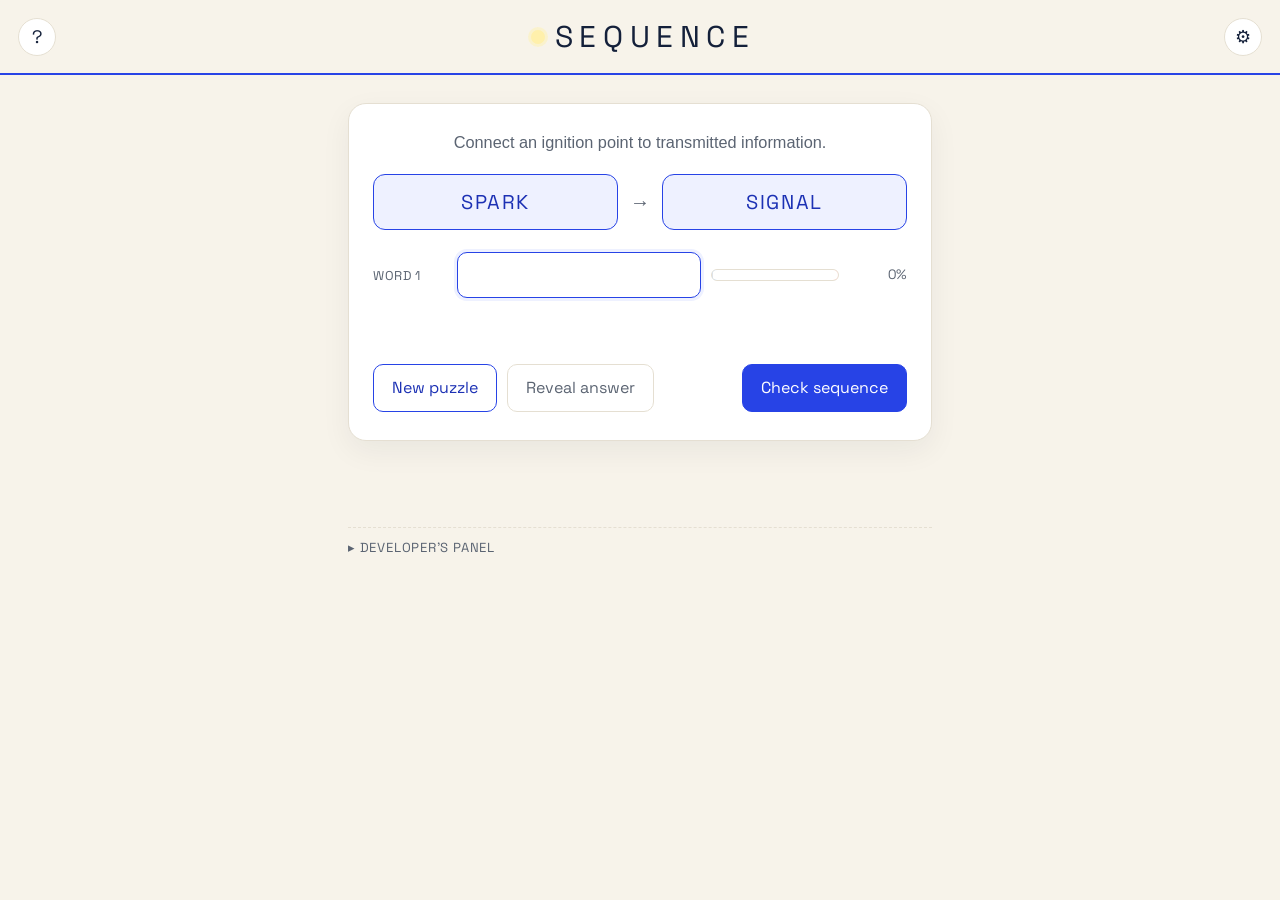
==== commit 0e2675ab: "feat: restore semantic heat scoring" ====
--- a/index.html
+++ b/index.html
@@ -680,8 +680,9 @@
     <div class="dev-section">
       <h3>Accepted routes and verifier notes</h3>
       <p>
-        The verifier accepts several route trees for each puzzle. Heat compares each entry
-        against the closest accepted word for that slot.
+        The verifier accepts several route trees for each puzzle. Heat uses a small
+        modified GLoVe-style model built from routes, clues, and endpoint co-occurrence,
+        then compares each entry against the closest bridge words for that slot.
       </p>
       <table>
         <thead>
@@ -701,8 +702,8 @@
       <p>
         Multiple verification trees are better for playability here. A single route makes
         good associative answers fail for reasons the player cannot infer. The current
-        verifier accepts parallel routes and scores heat by slot, which keeps the puzzle
-        directed without making it one-answer brittle.
+        verifier accepts parallel routes and scores heat by slot using semantic likeness,
+        which keeps the puzzle directed without making it one-answer brittle.
       </p>
       <p>
         Cryptography is not necessary for this local raw HTML version. It could help later
@@ -927,6 +928,19 @@
     const winNewPuzzle = document.querySelector("#win-new-puzzle");
     const confettiMount = document.querySelector("#confetti");
 
+    const STOP_WORDS = new Set([
+      "a",
+      "an",
+      "and",
+      "for",
+      "from",
+      "of",
+      "or",
+      "the",
+      "to",
+      "where"
+    ]);
+
     function normalize(value) {
       return value.trim().toLowerCase().replace(/\s+/g, " ");
     }
@@ -938,6 +952,93 @@
     function slotAnswers(puzzle, slotIndex) {
       return unique(puzzle.routes.map((route) => route[slotIndex]));
     }
+
+    function tokenizeText(value) {
+      return normalize(value)
+        .replace(/[^a-z0-9 ]/g, " ")
+        .split(" ")
+        .filter((token) => token && !STOP_WORDS.has(token));
+    }
+
+    function addWeightedPair(matrix, source, context, weight) {
+      const sourceWord = normalize(source);
+      const contextWord = normalize(context);
+
+      if (!sourceWord || !contextWord || sourceWord === contextWord) {
+        return;
+      }
+
+      if (!matrix.has(sourceWord)) {
+        matrix.set(sourceWord, new Map());
+      }
+
+      const row = matrix.get(sourceWord);
+      row.set(contextWord, (row.get(contextWord) || 0) + weight);
+    }
+
+    function addContextWindow(matrix, words, baseWeight) {
+      const cleanWords = words.map(normalize).filter(Boolean);
+
+      cleanWords.forEach((word, index) => {
+        cleanWords.forEach((context, contextIndex) => {
+          if (index === contextIndex) {
+            return;
+          }
+
+          addWeightedPair(matrix, word, context, baseWeight / Math.abs(index - contextIndex));
+        });
+      });
+    }
+
+    function addSemanticClique(matrix, words, weight) {
+      const cleanWords = unique(words.map(normalize).filter(Boolean));
+
+      cleanWords.forEach((word) => {
+        cleanWords.forEach((context) => addWeightedPair(matrix, word, context, weight));
+      });
+    }
+
+    function buildModifiedGloveModel(items) {
+      const matrix = new Map();
+
+      items.forEach((puzzle) => {
+        puzzle.routes.forEach((route) => {
+          addContextWindow(matrix, [puzzle.start, ...route, puzzle.end], 4);
+        });
+
+        puzzle.clues.forEach((clue, index) => {
+          const slotWords = slotAnswers(puzzle, index);
+          const clueWords = unique([
+            ...slotWords,
+            ...clue.related,
+            ...tokenizeText(clue.category),
+            ...tokenizeText(puzzle.prompt)
+          ]);
+
+          addSemanticClique(matrix, clueWords, 1.4);
+          addContextWindow(matrix, [puzzle.start, ...slotWords, puzzle.end], 0.9);
+        });
+      });
+
+      const vectors = new Map();
+
+      matrix.forEach((row, word) => {
+        const vector = new Map();
+
+        row.forEach((count, context) => {
+          vector.set(context, Math.log1p(count));
+        });
+
+        vectors.set(word, vector);
+      });
+
+      return {
+        vectors,
+        vocabulary: Array.from(vectors.keys())
+      };
+    }
+
+    const semanticModel = buildModifiedGloveModel([...puzzles, ...pocTrials]);
 
     function levenshtein(a, b) {
       const rows = Array.from({ length: a.length + 1 }, () => []);
@@ -977,29 +1078,145 @@
       return Math.max(0, 1 - distance / Math.max(a.length, b.length));
     }
 
-    function wordHeat(input, puzzle, slotIndex) {
+    function addScaledVector(target, vector, scale) {
+      vector.forEach((value, key) => {
+        target.set(key, (target.get(key) || 0) + value * scale);
+      });
+    }
+
+    function averageVectors(items) {
+      const output = new Map();
+      let totalWeight = 0;
+
+      items.forEach((item) => {
+        if (!item.vector || item.weight <= 0) {
+          return;
+        }
+
+        addScaledVector(output, item.vector, item.weight);
+        totalWeight += item.weight;
+      });
+
+      if (totalWeight === 0) {
+        return null;
+      }
+
+      output.forEach((value, key) => output.set(key, value / totalWeight));
+      return output;
+    }
+
+    function semanticVector(word) {
+      const cleanWord = normalize(word).replace(/[^a-z0-9 ]/g, " ");
+
+      if (semanticModel.vectors.has(cleanWord)) {
+        return semanticModel.vectors.get(cleanWord);
+      }
+
+      const tokenVectors = tokenizeText(cleanWord)
+        .map((token) => semanticModel.vectors.get(token))
+        .filter(Boolean)
+        .map((vector) => ({ vector, weight: 1 }));
+
+      if (tokenVectors.length > 0) {
+        return averageVectors(tokenVectors);
+      }
+
+      const lexicalNeighbors = semanticModel.vocabulary
+        .map((candidate) => ({
+          vector: semanticModel.vectors.get(candidate),
+          weight: stringSimilarity(cleanWord, candidate)
+        }))
+        .filter((item) => item.weight >= 0.72);
+
+      return averageVectors(lexicalNeighbors);
+    }
+
+    function cosineSimilarity(a, b) {
+      if (!a || !b) {
+        return 0;
+      }
+
+      let dot = 0;
+      let aMagnitude = 0;
+      let bMagnitude = 0;
+
+      a.forEach((value, key) => {
+        dot += value * (b.get(key) || 0);
+        aMagnitude += value * value;
+      });
+
+      b.forEach((value) => {
+        bMagnitude += value * value;
+      });
+
+      if (aMagnitude === 0 || bMagnitude === 0) {
+        return 0;
+      }
+
+      return Math.max(0, dot / Math.sqrt(aMagnitude * bMagnitude));
+    }
+
+    function likenessToTargets(guess, targets) {
+      const guessVector = semanticVector(guess);
+      let best = { score: 0, word: "" };
+
+      unique(targets.map(normalize)).forEach((target) => {
+        const targetVector = semanticVector(target);
+        const semanticScore = cosineSimilarity(guessVector, targetVector);
+        const lexicalScore = stringSimilarity(guess, target) * 0.72;
+        const score = Math.max(semanticScore, lexicalScore);
+
+        if (score > best.score) {
+          best = { score, word: target };
+        }
+      });
+
+      return best;
+    }
+
+    function bridgeLikeness(guess, puzzle, slotIndex) {
+      const leftWords = slotIndex === 0 ? [puzzle.start] : slotAnswers(puzzle, slotIndex - 1);
+      const rightWords = slotIndex === puzzle.tier - 1 ? [puzzle.end] : slotAnswers(puzzle, slotIndex + 1);
+      const left = likenessToTargets(guess, leftWords).score;
+      const right = likenessToTargets(guess, rightWords).score;
+
+      return Math.sqrt(left * right);
+    }
+
+    function wordLikeness(input, puzzle, slotIndex) {
       const guess = normalize(input);
 
       if (!guess) {
-        return 0;
-      }
-
-      const acceptedWords = slotAnswers(puzzle, slotIndex);
+        return { heat: 0, nearest: "", semantic: 0, bridge: 0 };
+      }
+
+      const acceptedWords = slotAnswers(puzzle, slotIndex).map(normalize);
 
       if (acceptedWords.includes(guess)) {
-        return 100;
+        return { heat: 100, nearest: guess, semantic: 1, bridge: 1 };
       }
 
       const clue = puzzle.clues[slotIndex];
       const related = clue.related.map(normalize);
-      const relatedScore = related.includes(guess) ? 76 : 0;
-      const similarityScore = Math.max(
-        ...acceptedWords.map((answer) => Math.round(stringSimilarity(guess, answer) * 64))
-      );
-      const tokenScore = related.some((word) => word.includes(guess) || guess.includes(word)) ? 58 : 0;
-      const categoryScore = clue.category.split(" ").some((token) => guess.includes(token)) ? 40 : 0;
-
-      return Math.min(99, Math.max(10, relatedScore, similarityScore, tokenScore, categoryScore));
+      const targets = unique([...acceptedWords, ...related]);
+      const target = likenessToTargets(guess, targets);
+      const bridge = bridgeLikeness(guess, puzzle, slotIndex);
+      const semanticScore = Math.round(target.score * 88);
+      const bridgeScore = Math.round(bridge * 78);
+      const relatedScore = related.includes(guess) ? 82 : 0;
+      const categoryScore = tokenizeText(clue.category).some((token) => guess.includes(token)) ? 42 : 0;
+      const heat = Math.min(99, Math.max(10, relatedScore, semanticScore, bridgeScore, categoryScore));
+
+      return {
+        heat,
+        nearest: target.word,
+        semantic: target.score,
+        bridge
+      };
+    }
+
+    function wordHeat(input, puzzle, slotIndex) {
+      return wordLikeness(input, puzzle, slotIndex).heat;
     }
 
     function isAcceptedRoute(puzzle, entries) {
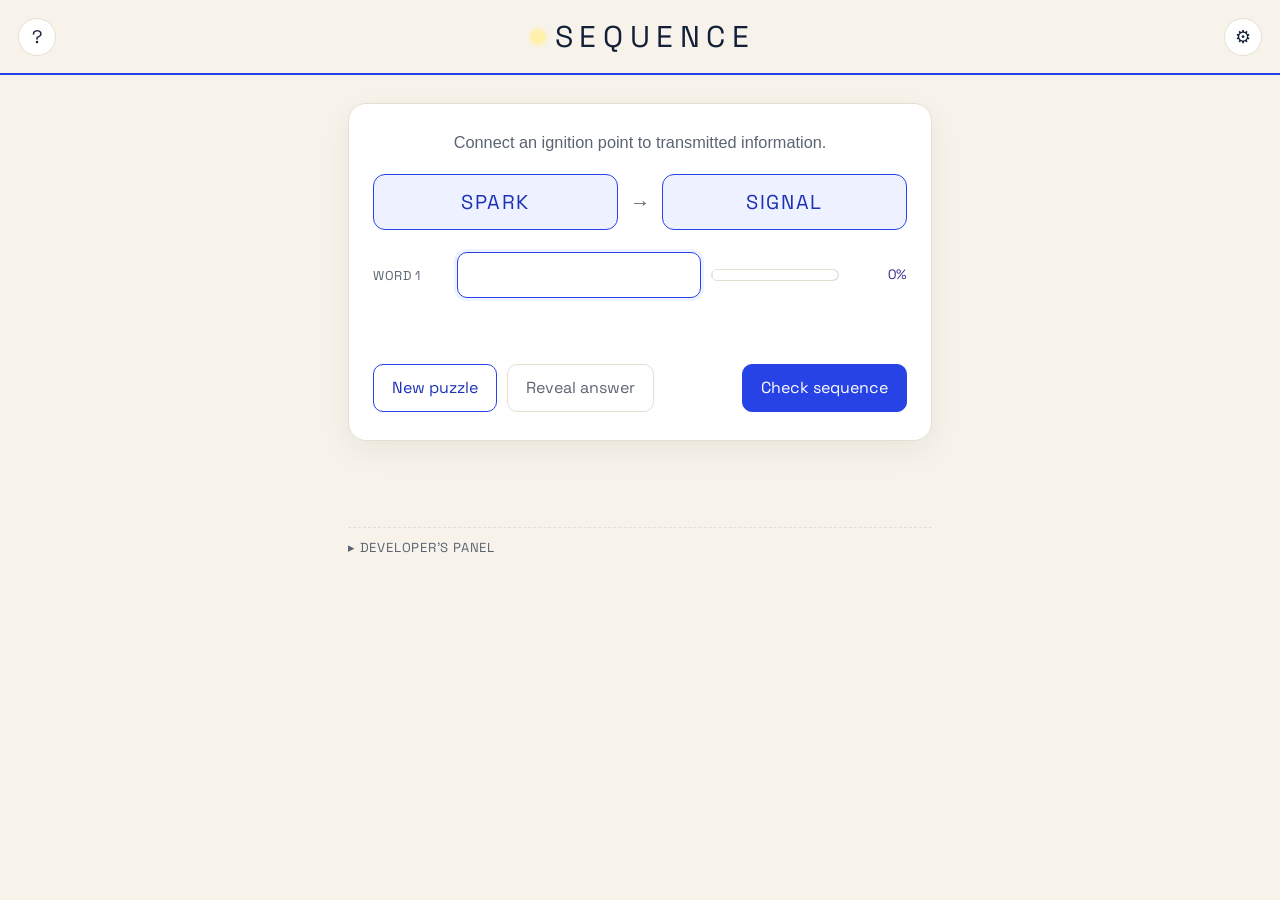
==== commit 09716e10: "feat: add sequence spectrum heat colors" ====
--- a/index.html
+++ b/index.html
@@ -25,6 +25,8 @@
       --heat-low: #bff0d6;
       --heat-mid: #fff0ab;
       --heat-warm: #ffc9c1;
+      --spectrum-hue: 250;
+      --spectrum-light: 72%;
       --grotesk: "Space Grotesk", "Helvetica Neue", Helvetica, Arial, sans-serif;
       --sans: "Helvetica Neue", Helvetica, Arial, sans-serif;
     }
@@ -209,12 +211,11 @@
       border: 1px solid var(--line);
       background: linear-gradient(
         90deg,
-        var(--heat-cool),
-        var(--heat-low),
-        var(--heat-mid),
-        var(--heat-warm)
+        hsl(var(--spectrum-hue) 90% 95%),
+        hsl(var(--spectrum-hue) 88% var(--spectrum-light))
       );
       position: relative;
+      transition: background 0.2s ease, border-color 0.2s ease;
     }
 
     .meter::after {
@@ -231,10 +232,11 @@
     .heat-label {
       font-family: var(--grotesk);
       font-size: 0.85rem;
-      color: var(--muted);
+      color: hsl(var(--spectrum-hue) 55% 34%);
       font-variant-numeric: tabular-nums;
       text-align: right;
       white-space: nowrap;
+      transition: color 0.2s ease;
     }
 
     /* ---------- Actions ---------- */
@@ -616,7 +618,8 @@
       </p>
       <p>
         As you type, the <strong>heat meter</strong> shows how close each word is to an
-        accepted answer &mdash; the further the fill slides right, the warmer you are.
+        accepted answer. Violet and blue are cold; green, yellow, orange, and red mean
+        the word is increasingly close in the sequence spectrum.
       </p>
       <p>
         Press <strong>Check sequence</strong> once every slot is filled. There is often
@@ -683,6 +686,8 @@
         The verifier accepts several route trees for each puzzle. Heat uses a small
         modified GLoVe-style model built from routes, clues, and endpoint co-occurrence,
         then compares each entry against the closest bridge words for that slot.
+        Meter color follows the same calculation: cold violet to hot red by semantic
+        and bridge-context relativity.
       </p>
       <table>
         <thead>
@@ -1215,8 +1220,25 @@
       };
     }
 
-    function wordHeat(input, puzzle, slotIndex) {
-      return wordLikeness(input, puzzle, slotIndex).heat;
+    function clamp(value, min, max) {
+      return Math.min(max, Math.max(min, value));
+    }
+
+    function sequenceSpectrum(likeness) {
+      const vectorPull = clamp(likeness.semantic * 0.7 + likeness.bridge * 0.3, 0, 1);
+      const heatPull = clamp(likeness.heat / 100, 0, 1);
+      const relativity = clamp(vectorPull * 0.8 + heatPull * 0.2, 0, 1);
+
+      return {
+        hue: Math.round(260 - relativity * 260),
+        light: `${Math.round(76 - relativity * 22)}%`,
+        relativity: Math.round(relativity * 100)
+      };
+    }
+
+    function applySequenceSpectrum(element, spectrum) {
+      element.style.setProperty("--spectrum-hue", spectrum.hue);
+      element.style.setProperty("--spectrum-light", spectrum.light);
     }
 
     function isAcceptedRoute(puzzle, entries) {
@@ -1235,8 +1257,8 @@
         row.innerHTML = `
           <span>Word ${index + 1}</span>
           <input autocomplete="off" data-slot="${index}" aria-label="Word ${index + 1}">
-          <span class="meter" data-meter="${index}" style="--heat: 0%"></span>
-          <span class="heat-label" data-heat-label="${index}">0%</span>
+          <span class="meter" data-meter="${index}" style="--heat: 0%; --spectrum-hue: 250; --spectrum-light: 76%"></span>
+          <span class="heat-label" data-heat-label="${index}" style="--spectrum-hue: 250">0%</span>
         `;
         slots.append(row);
       }
@@ -1288,11 +1310,16 @@
 
     function updateHeat() {
       inputs().forEach((input, index) => {
-        const heat = wordHeat(input.value, currentPuzzle, index);
+        const likeness = wordLikeness(input.value, currentPuzzle, index);
+        const spectrum = sequenceSpectrum(likeness);
         const label = slots.querySelector(`[data-heat-label="${index}"]`);
         const meter = slots.querySelector(`[data-meter="${index}"]`);
-        label.textContent = `${heat}%`;
-        meter.style.setProperty("--heat", `${heat}%`);
+        label.textContent = `${likeness.heat}%`;
+        label.title = `${spectrum.relativity}% sequence-spectrum relativity from semantic and bridge likeness`;
+        meter.title = label.title;
+        meter.style.setProperty("--heat", `${likeness.heat}%`);
+        applySequenceSpectrum(label, spectrum);
+        applySequenceSpectrum(meter, spectrum);
       });
     }
 
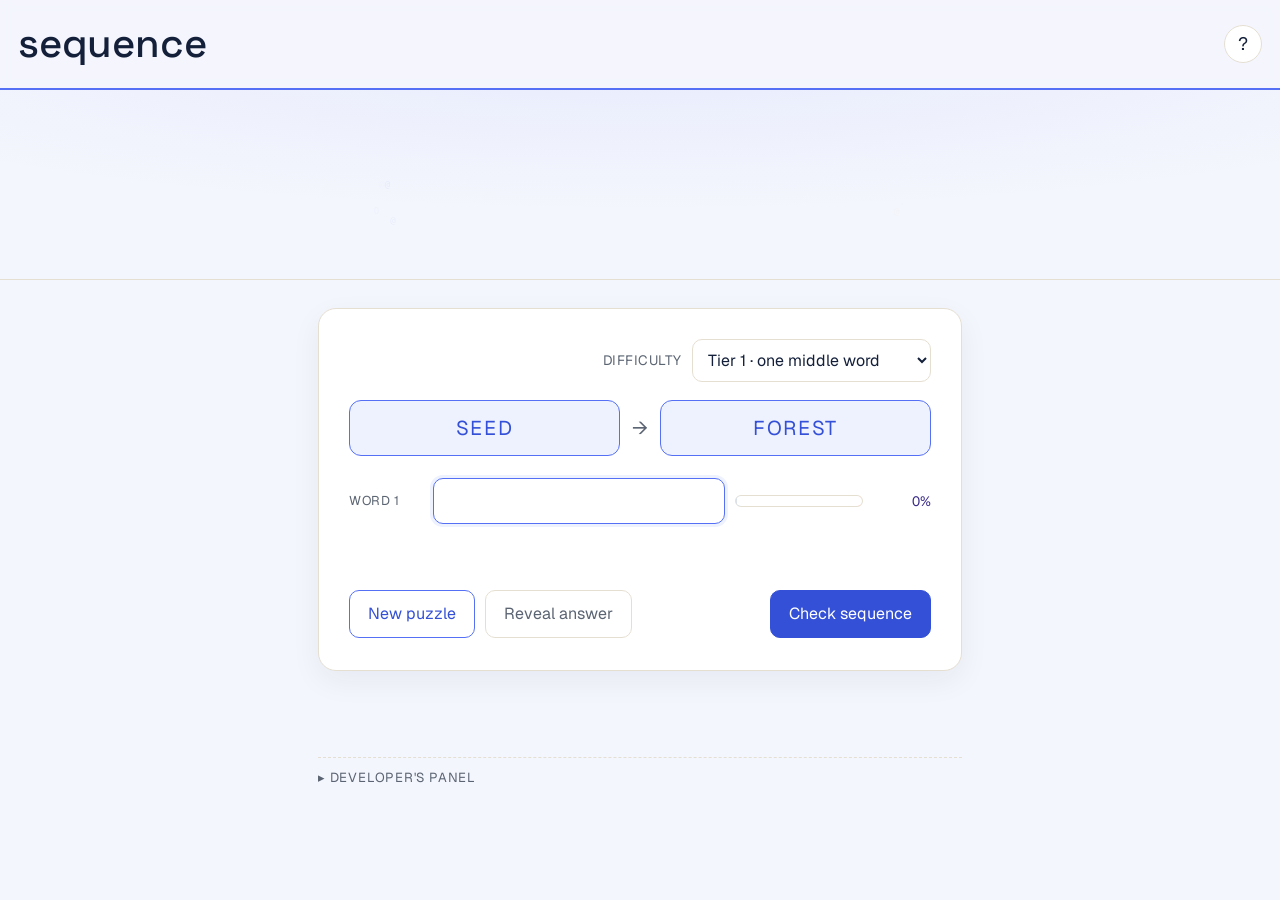
==== commit 193f5def: "feat: warm the interface and add an animated hero motif Round-3 presentation pass to make the game f" ====
--- a/index.html
+++ b/index.html
@@ -6,14 +6,15 @@
   <title>Sequence</title>
   <link rel="preconnect" href="https://fonts.googleapis.com">
   <link rel="preconnect" href="https://fonts.gstatic.com" crossorigin>
-  <link href="https://fonts.googleapis.com/css2?family=Space+Grotesk:wght@400&display=swap" rel="stylesheet">
+  <link href="https://fonts.googleapis.com/css2?family=Geist:wght@400;500&family=Space+Grotesk:wght@500&display=swap" rel="stylesheet">
   <style>
     :root {
       color-scheme: light;
-      --blue: #2743e6;
-      --blue-ink: #1c31b4;
-      --blue-soft: #eef1ff;
-      --paper: #f7f3ea;
+      --blue: #5570f5;
+      --blue-ink: #3450d6;
+      --blue-soft: #eef2ff;
+      --blue-deep: #2b46c8;
+      --paper: #f4f6fd;
       --card: #ffffff;
       --ink: #14203a;
       --muted: #5b6472;
@@ -28,7 +29,7 @@
       --spectrum-hue: 250;
       --spectrum-light: 72%;
       --grotesk: "Space Grotesk", "Helvetica Neue", Helvetica, Arial, sans-serif;
-      --sans: "Helvetica Neue", Helvetica, Arial, sans-serif;
+      --sans: "Geist", "Helvetica Neue", Helvetica, Arial, sans-serif;
     }
 
     * {
@@ -54,44 +55,30 @@
       top: 0;
       z-index: 20;
       display: grid;
-      grid-template-columns: 1fr auto 1fr;
+      grid-template-columns: 1fr auto;
       align-items: center;
       gap: 8px;
       padding: 14px 18px;
-      background: rgba(247, 243, 234, 0.9);
+      background: rgba(244, 246, 253, 0.9);
       backdrop-filter: saturate(1.2) blur(6px);
       border-bottom: 2px solid var(--blue);
     }
 
-    .app-bar .left {
-      justify-self: start;
-    }
-
     .app-bar .right {
       justify-self: end;
-    }
-
-    .wordmark {
       display: inline-flex;
       align-items: center;
-      gap: 10px;
-      justify-self: center;
+      gap: 8px;
+    }
+
+    .wordmark {
+      justify-self: start;
       font-family: var(--grotesk);
-      font-weight: 400;
-      font-size: clamp(20px, 4.5vw, 30px);
-      letter-spacing: 0.22em;
-      text-transform: uppercase;
+      font-weight: 500;
+      font-size: clamp(26px, 5.5vw, 40px);
+      letter-spacing: -0.005em;
+      text-transform: lowercase;
       color: var(--ink);
-      padding-left: 0.22em; /* optical centering vs letter-spacing */
-    }
-
-    .sun {
-      width: 14px;
-      height: 14px;
-      border-radius: 50%;
-      background: var(--heat-mid);
-      box-shadow: 0 0 0 3px rgba(255, 240, 171, 0.45);
-      flex: none;
     }
 
     .icon-btn {
@@ -101,7 +88,7 @@
       border: 1.5px solid var(--line);
       background: var(--card);
       color: var(--ink);
-      font-family: var(--grotesk);
+      font-family: var(--sans);
       font-size: 18px;
       line-height: 1;
       cursor: pointer;
@@ -118,7 +105,7 @@
 
     /* ---------- Layout ---------- */
     main {
-      max-width: 620px;
+      max-width: 680px;
       margin: 0 auto;
       padding: 28px 18px 60px;
     }
@@ -128,15 +115,9 @@
       border: 1px solid var(--line);
       border-radius: 18px;
       box-shadow: 0 10px 30px rgba(20, 32, 58, 0.06);
-      padding: 26px 24px 28px;
-    }
-
-    .prompt {
-      margin: 0 0 20px;
-      text-align: center;
-      color: var(--muted);
-      font-size: 1.02rem;
-    }
+      padding: 30px 30px 32px;
+    }
+
 
     /* ---------- Chain: START -> slots -> END ---------- */
     .endpoints {
@@ -154,7 +135,7 @@
       text-align: center;
       text-transform: uppercase;
       letter-spacing: 0.08em;
-      font-family: var(--grotesk);
+      font-family: var(--sans);
       font-size: clamp(15px, 3.6vw, 20px);
       color: var(--blue-ink);
       background: var(--blue-soft);
@@ -180,7 +161,7 @@
     }
 
     .slot > span:first-child {
-      font-family: var(--grotesk);
+      font-family: var(--sans);
       font-size: 0.8rem;
       letter-spacing: 0.04em;
       text-transform: uppercase;
@@ -211,8 +192,10 @@
       border: 1px solid var(--line);
       background: linear-gradient(
         90deg,
-        hsl(var(--spectrum-hue) 90% 95%),
-        hsl(var(--spectrum-hue) 88% var(--spectrum-light))
+        var(--heat-cool),
+        var(--heat-low),
+        var(--heat-mid),
+        var(--heat-warm)
       );
       position: relative;
       transition: background 0.2s ease, border-color 0.2s ease;
@@ -230,7 +213,7 @@
     }
 
     .heat-label {
-      font-family: var(--grotesk);
+      font-family: var(--sans);
       font-size: 0.85rem;
       color: hsl(var(--spectrum-hue) 55% 34%);
       font-variant-numeric: tabular-nums;
@@ -249,7 +232,7 @@
 
     button.btn {
       font: inherit;
-      font-family: var(--grotesk);
+      font-family: var(--sans);
       padding: 11px 18px;
       border-radius: 10px;
       border: 1.5px solid var(--blue);
@@ -260,18 +243,20 @@
     }
 
     button.btn:hover {
+      border-color: var(--blue);
       background: var(--blue-soft);
     }
 
     button.btn.primary {
-      background: var(--blue);
+      background: var(--blue-ink);
+      border-color: var(--blue-ink);
       color: #fff;
       margin-left: auto;
     }
 
     button.btn.primary:hover {
-      background: var(--blue-ink);
-      border-color: var(--blue-ink);
+      background: var(--blue-deep);
+      border-color: var(--blue-deep);
     }
 
     button.btn.ghost {
@@ -282,14 +267,14 @@
     button.btn.ghost:hover {
       border-color: var(--blue);
       color: var(--blue-ink);
-      background: #fff;
+      background: var(--blue-soft);
     }
 
     .result {
       min-height: 26px;
       margin-top: 18px;
       text-align: center;
-      font-family: var(--grotesk);
+      font-family: var(--sans);
     }
 
     .result.right {
@@ -337,7 +322,7 @@
     .modal-card h2 {
       margin: 0 0 12px;
       font-family: var(--grotesk);
-      font-weight: 400;
+      font-weight: 500;
       font-size: 1.5rem;
       letter-spacing: 0.02em;
     }
@@ -373,8 +358,13 @@
       margin: 16px 0 6px;
     }
 
+    .card-settings {
+      margin: 0 0 18px;
+      justify-content: flex-end;
+    }
+
     .field label {
-      font-family: var(--grotesk);
+      font-family: var(--sans);
       font-size: 0.85rem;
       text-transform: uppercase;
       letter-spacing: 0.04em;
@@ -392,7 +382,7 @@
     }
 
     .win-seq {
-      font-family: var(--grotesk);
+      font-family: var(--sans);
       font-size: 1.05rem;
       color: var(--blue-ink);
       background: var(--blue-soft);
@@ -435,7 +425,7 @@
 
     /* ---------- Developer's Panel ---------- */
     .dev-panel {
-      max-width: 620px;
+      max-width: 680px;
       margin: 26px auto 0;
       padding: 0 18px;
       color: var(--muted);
@@ -443,7 +433,7 @@
 
     .dev-panel > summary {
       cursor: pointer;
-      font-family: var(--grotesk);
+      font-family: var(--sans);
       font-size: 0.82rem;
       letter-spacing: 0.06em;
       text-transform: uppercase;
@@ -471,7 +461,7 @@
 
     .dev-section h3 {
       margin: 0 0 10px;
-      font-family: var(--grotesk);
+      font-family: var(--sans);
       font-weight: 400;
       color: var(--ink);
     }
@@ -486,7 +476,7 @@
 
     .dev-panel button {
       font: inherit;
-      font-family: var(--grotesk);
+      font-family: var(--sans);
       padding: 7px 12px;
       border-radius: 8px;
       border: 1.5px solid var(--line);
@@ -497,6 +487,7 @@
 
     .dev-panel button:hover {
       border-color: var(--blue);
+      background: var(--blue-soft);
     }
 
     table {
@@ -515,13 +506,37 @@
     }
 
     th {
-      font-family: var(--grotesk);
+      font-family: var(--sans);
       font-weight: 400;
       background: var(--paper);
     }
 
+    /* ---------- Hero motif (decorative canvas) ---------- */
+    .hero {
+      position: relative;
+      width: 100%;
+      height: 190px;
+      overflow: hidden;
+      pointer-events: none;
+      background:
+        radial-gradient(120% 140% at 50% -20%, rgba(85, 112, 245, 0.08), transparent 60%),
+        var(--paper);
+      border-bottom: 1px solid var(--line);
+    }
+
+    .hero canvas {
+      display: block;
+      width: 100%;
+      height: 100%;
+      max-width: 100%;
+    }
+
     /* ---------- Responsive ---------- */
     @media (max-width: 680px) {
+      .hero {
+        height: 150px;
+      }
+
       main {
         padding: 20px 14px 48px;
       }
@@ -572,18 +587,26 @@
 </head>
 <body>
   <header class="app-bar">
-    <div class="left">
+    <span class="wordmark">Sequence</span>
+    <div class="right">
       <button type="button" class="icon-btn" id="help-btn" aria-label="How to play" title="How to play">?</button>
     </div>
-    <span class="wordmark"><span class="sun" aria-hidden="true"></span>Sequence</span>
-    <div class="right">
-      <button type="button" class="icon-btn" id="settings-btn" aria-label="Settings" title="Settings">&#9881;</button>
-    </div>
   </header>
+
+  <div class="hero" aria-hidden="true">
+    <canvas id="hero-canvas"></canvas>
+  </div>
 
   <main>
     <div class="card">
-      <p id="prompt" class="prompt"></p>
+      <div class="field card-settings">
+        <label for="tier">Difficulty</label>
+        <select id="tier">
+          <option value="1">Tier 1 &middot; one middle word</option>
+          <option value="2">Tier 2 &middot; two middle words</option>
+          <option value="3">Tier 3 &middot; three middle words</option>
+        </select>
+      </div>
 
       <div class="endpoints" aria-live="polite">
         <div class="endpoint" id="start-word"></div>
@@ -628,24 +651,6 @@
     </div>
   </div>
 
-  <!-- Settings modal -->
-  <div class="modal" id="settings-modal" role="dialog" aria-modal="true" aria-labelledby="settings-title">
-    <div class="modal-backdrop" data-close></div>
-    <div class="modal-card">
-      <button type="button" class="modal-close" data-close aria-label="Close">&times;</button>
-      <h2 id="settings-title">Settings</h2>
-      <div class="field">
-        <label for="tier">Difficulty</label>
-        <select id="tier">
-          <option value="1">Tier 1 &middot; one middle word</option>
-          <option value="2">Tier 2 &middot; two middle words</option>
-          <option value="3">Tier 3 &middot; three middle words</option>
-        </select>
-      </div>
-      <p>Changing difficulty starts a fresh puzzle when you close this panel.</p>
-    </div>
-  </div>
-
   <!-- Win modal -->
   <div class="modal" id="win-modal" role="dialog" aria-modal="true" aria-labelledby="win-title">
     <div class="modal-backdrop" data-close></div>
@@ -910,14 +915,12 @@
     let currentPuzzle = null;
     let currentPuzzleIndex = -1;
     let revealed = false;
-    let settingsTierOnOpen = null;
 
     const tierSelect = document.querySelector("#tier");
     const trialSelect = document.querySelector("#trial");
     const newPuzzleButton = document.querySelector("#new-puzzle");
     const loadTrialButton = document.querySelector("#load-trial");
     const revealButton = document.querySelector("#reveal");
-    const promptText = document.querySelector("#prompt");
     const trialNote = document.querySelector("#trial-note");
     const startWord = document.querySelector("#start-word");
     const endWord = document.querySelector("#end-word");
@@ -925,9 +928,7 @@
     const result = document.querySelector("#result");
     const routeTable = document.querySelector("#route-table");
     const helpButton = document.querySelector("#help-btn");
-    const settingsButton = document.querySelector("#settings-btn");
     const helpModal = document.querySelector("#help-modal");
-    const settingsModal = document.querySelector("#settings-modal");
     const winModal = document.querySelector("#win-modal");
     const winSequence = document.querySelector("#win-sequence");
     const winNewPuzzle = document.querySelector("#win-new-puzzle");
@@ -1271,9 +1272,6 @@
     function renderPuzzle(puzzle) {
       currentPuzzle = puzzle;
       revealed = false;
-      promptText.textContent = puzzle.verifierNote
-        ? `${puzzle.prompt} ${puzzle.verifierNote}`
-        : puzzle.prompt;
       startWord.textContent = puzzle.start;
       endWord.textContent = puzzle.end;
       result.textContent = "";
@@ -1395,23 +1393,12 @@
       modal.classList.remove("open");
     }
 
-    function closeSettings() {
-      closeModal(settingsModal);
-      if (tierSelect.value !== settingsTierOnOpen) {
-        pickPuzzle();
-      }
-    }
-
     function anyOpenModal() {
       return document.querySelector(".modal.open");
     }
 
     function dismiss(modal) {
-      if (modal === settingsModal) {
-        closeSettings();
-      } else {
-        closeModal(modal);
-      }
+      closeModal(modal);
     }
 
     function showWin(entries) {
@@ -1447,10 +1434,7 @@
     });
 
     helpButton.addEventListener("click", () => openModal(helpModal));
-    settingsButton.addEventListener("click", () => {
-      settingsTierOnOpen = tierSelect.value;
-      openModal(settingsModal);
-    });
+    tierSelect.addEventListener("change", pickPuzzle);
 
     winNewPuzzle.addEventListener("click", () => {
       closeModal(winModal);
@@ -1475,5 +1459,222 @@
     renderRouteTable();
     pickPuzzle();
   </script>
+
+  <!-- Hero motif: self-contained ASCII image-reveal (adapted from landing-effects). -->
+  <!-- Presentation only. Does not touch game logic. -->
+  <script>
+    (function () {
+      const canvas = document.getElementById("hero-canvas");
+      if (!canvas) return;
+      const ctx = canvas.getContext("2d");
+      if (!ctx) return;
+
+      const MONO = 'ui-monospace, "SF Mono", Menlo, monospace';
+      const CHARS = " .:-=+*oO#%@";
+      const FONT_SIZE = 9;
+      const BRIGHT_BOOST = 2.3;
+      const POSTERIZE = 24;
+      const PARALLAX = 7;
+      const reduceMotion = window.matchMedia("(prefers-reduced-motion: reduce)").matches;
+
+      // Cool -> warm heat gradient, deep enough to read on faint-blue paper.
+      const STOPS = [
+        [0.0, 43, 70, 200],   // --blue-deep
+        [0.28, 85, 112, 245], // --blue
+        [0.55, 31, 143, 87],  // green (--right)
+        [0.78, 201, 150, 0],  // amber (deep --heat-mid)
+        [1.0, 176, 51, 31]    // warm (--wrong)
+      ];
+
+      function heatColor(bright, nx, alpha) {
+        let a = STOPS[0], b = STOPS[STOPS.length - 1];
+        for (let i = 0; i < STOPS.length - 1; i++) {
+          if (nx >= STOPS[i][0] && nx <= STOPS[i + 1][0]) {
+            a = STOPS[i];
+            b = STOPS[i + 1];
+            break;
+          }
+        }
+        const span = b[0] - a[0] || 1;
+        const t = Math.min(1, Math.max(0, (nx - a[0]) / span));
+        const r = Math.round(a[1] + (b[1] - a[1]) * t);
+        const g = Math.round(a[2] + (b[2] - a[2]) * t);
+        const bl = Math.round(a[3] + (b[3] - a[3]) * t);
+        return "rgba(" + r + "," + g + "," + bl + "," + alpha + ")";
+      }
+
+      // Draw the "sequence" wordmark onto an offscreen canvas and return a data-URI.
+      function makeSource(w, h) {
+        const off = document.createElement("canvas");
+        off.width = Math.max(1, Math.round(w));
+        off.height = Math.max(1, Math.round(h));
+        const oc = off.getContext("2d");
+        const targetW = off.width * 0.9;
+        let size = off.height * 0.62;
+        oc.textAlign = "center";
+        oc.textBaseline = "middle";
+        const family = '700 SIZEpx "Helvetica Neue", Arial, sans-serif';
+        oc.font = family.replace("SIZE", size);
+        let measured = oc.measureText("sequence").width;
+        if (measured > targetW) {
+          size = size * (targetW / measured);
+          oc.font = family.replace("SIZE", size);
+        }
+        oc.fillStyle = "#ffffff";
+        oc.fillText("sequence", off.width / 2, off.height / 2 + off.height * 0.02);
+        return off.toDataURL();
+      }
+
+      let w = 0, h = 0, charW = 0, charH = FONT_SIZE, cols = 0, rows = 0;
+      let pixelData = null;
+      let cellSeed = new Float32Array(0);
+      let revealT = 0;
+      let cursorNX = 0, cursorNY = 0, targetNX = 0, targetNY = 0;
+      let glitchRows = new Map();
+      let nextGlitchTime = 0;
+      let rafId = 0;
+      let sourceImg = null;
+
+      function onMouseMove(e) {
+        targetNX = (e.clientX / window.innerWidth - 0.5) * 2;
+        targetNY = (e.clientY / window.innerHeight - 0.5) * 2;
+      }
+
+      function sampleSource() {
+        if (!sourceImg || !sourceImg.complete || !sourceImg.naturalWidth) return;
+        const off = document.createElement("canvas");
+        off.width = cols;
+        off.height = rows;
+        const oc = off.getContext("2d");
+        oc.drawImage(sourceImg, 0, 0, sourceImg.naturalWidth, sourceImg.naturalHeight, 0, 0, cols, rows);
+        pixelData = oc.getImageData(0, 0, cols, rows).data;
+      }
+
+      function setup() {
+        const rect = canvas.getBoundingClientRect();
+        if (!rect.width || !rect.height) return;
+        const dpr = window.devicePixelRatio || 1;
+        w = rect.width;
+        h = rect.height;
+        canvas.width = Math.round(w * dpr);
+        canvas.height = Math.round(h * dpr);
+        ctx.setTransform(dpr, 0, 0, dpr, 0, 0);
+        ctx.font = FONT_SIZE + "px " + MONO;
+        charW = ctx.measureText("0").width || FONT_SIZE * 0.6;
+        charH = FONT_SIZE;
+        cols = Math.max(1, Math.ceil(w / charW));
+        rows = Math.max(1, Math.ceil(h / charH));
+        cellSeed = new Float32Array(cols * rows);
+        for (let i = 0; i < cellSeed.length; i++) cellSeed[i] = Math.random();
+
+        // (Re)generate the source graphic to match the current display aspect.
+        const img = new Image();
+        img.onload = function () {
+          sourceImg = img;
+          sampleSource();
+          if (reduceMotion) renderStatic();
+        };
+        img.src = makeSource(w, h);
+      }
+
+      function updateGlitches(time) {
+        if (time > nextGlitchTime) {
+          glitchRows.clear();
+          const groups = 1 + Math.floor(Math.random() * 3);
+          for (let gr = 0; gr < groups; gr++) {
+            const startRow = Math.floor(Math.random() * rows);
+            const ht = 1 + Math.floor(Math.random() * 3);
+            const offset = (Math.random() - 0.5) * charW * 6;
+            for (let r = startRow; r < Math.min(rows, startRow + ht); r++) glitchRows.set(r, offset);
+          }
+          nextGlitchTime = time + 0.2 + Math.random() * 0.6;
+          setTimeout(function () { glitchRows.clear(); }, 50 + Math.random() * 100);
+        }
+      }
+
+      // One pass of the cell grid. `full` forces a static, fully-revealed frame.
+      function renderCells(full) {
+        if (!pixelData) return;
+        ctx.clearRect(0, 0, w, h);
+        ctx.font = FONT_SIZE + "px " + MONO;
+        ctx.textBaseline = "top";
+        const midX = cols / 2, midY = rows / 2;
+        const revealWave = full ? 1 : (revealT / 2.0) * 0.6;
+        const parX = full ? 0 : cursorNX * PARALLAX;
+        const parY = full ? 0 : cursorNY * PARALLAX * 0.6;
+
+        for (let row = 0; row < rows; row++) {
+          const rowGlitch = full ? 0 : (glitchRows.get(row) || 0);
+          for (let col = 0; col < cols; col++) {
+            const pi = (row * cols + col) * 4;
+            const a = pixelData[pi + 3];
+            if (a < 10) continue;
+            const r = pixelData[pi], g = pixelData[pi + 1], bv = pixelData[pi + 2];
+            let lum = (r * 0.299 + g * 0.587 + bv * 0.114) / 255;
+            lum = Math.min(1, lum * BRIGHT_BOOST * (a / 255));
+            lum = Math.round(lum * POSTERIZE) / POSTERIZE;
+            if (lum < 0.03) continue;
+            const cellIdx = row * cols + col;
+            let cellReveal = 1;
+            if (!full) {
+              const edgeDist = Math.min(col / cols, 1 - col / cols);
+              const cellThreshold = edgeDist + cellSeed[cellIdx] * 0.15;
+              if (cellThreshold > revealWave) continue;
+              cellReveal = Math.min(1, (revealWave - cellThreshold) * 6);
+            }
+            const nx = col / cols;
+            const distFromCenter = Math.sqrt(
+              Math.pow((col - midX) / midX, 2) + Math.pow((row - midY) / midY, 2)
+            );
+            const depthFade = Math.max(0.35, 1 - distFromCenter * 0.5);
+            const bright = lum * cellReveal * depthFade;
+            const alpha = Math.min(1, bright * 1.35);
+            if (alpha < 0.02) continue;
+            const ci = Math.min(CHARS.length - 1, Math.floor(lum * (CHARS.length - 1)));
+            const px = col * charW + parX + rowGlitch;
+            const py = row * charH + parY;
+            ctx.fillStyle = heatColor(bright, nx, alpha);
+            ctx.fillText(CHARS.charAt(ci), px, py);
+          }
+        }
+      }
+
+      function renderStatic() {
+        renderCells(true);
+      }
+
+      function draw() {
+        if (!pixelData) {
+          rafId = requestAnimationFrame(draw);
+          return;
+        }
+        cursorNX += (targetNX - cursorNX) * 0.05;
+        cursorNY += (targetNY - cursorNY) * 0.05;
+        revealT += 1 / 60;
+        updateGlitches(revealT);
+        renderCells(false);
+        rafId = requestAnimationFrame(draw);
+      }
+
+      function start() {
+        setup();
+        if (reduceMotion) {
+          // Static path: a single resolved frame, no loop, no listeners.
+          if (pixelData) renderStatic();
+          window.addEventListener("resize", function () { setup(); });
+          return;
+        }
+        document.addEventListener("mousemove", onMouseMove, { passive: true });
+        window.addEventListener("resize", setup);
+        rafId = requestAnimationFrame(draw);
+      }
+
+      if (document.readyState === "loading") {
+        document.addEventListener("DOMContentLoaded", start);
+      } else {
+        start();
+      }
+    })();
+  </script>
 </body>
 </html>
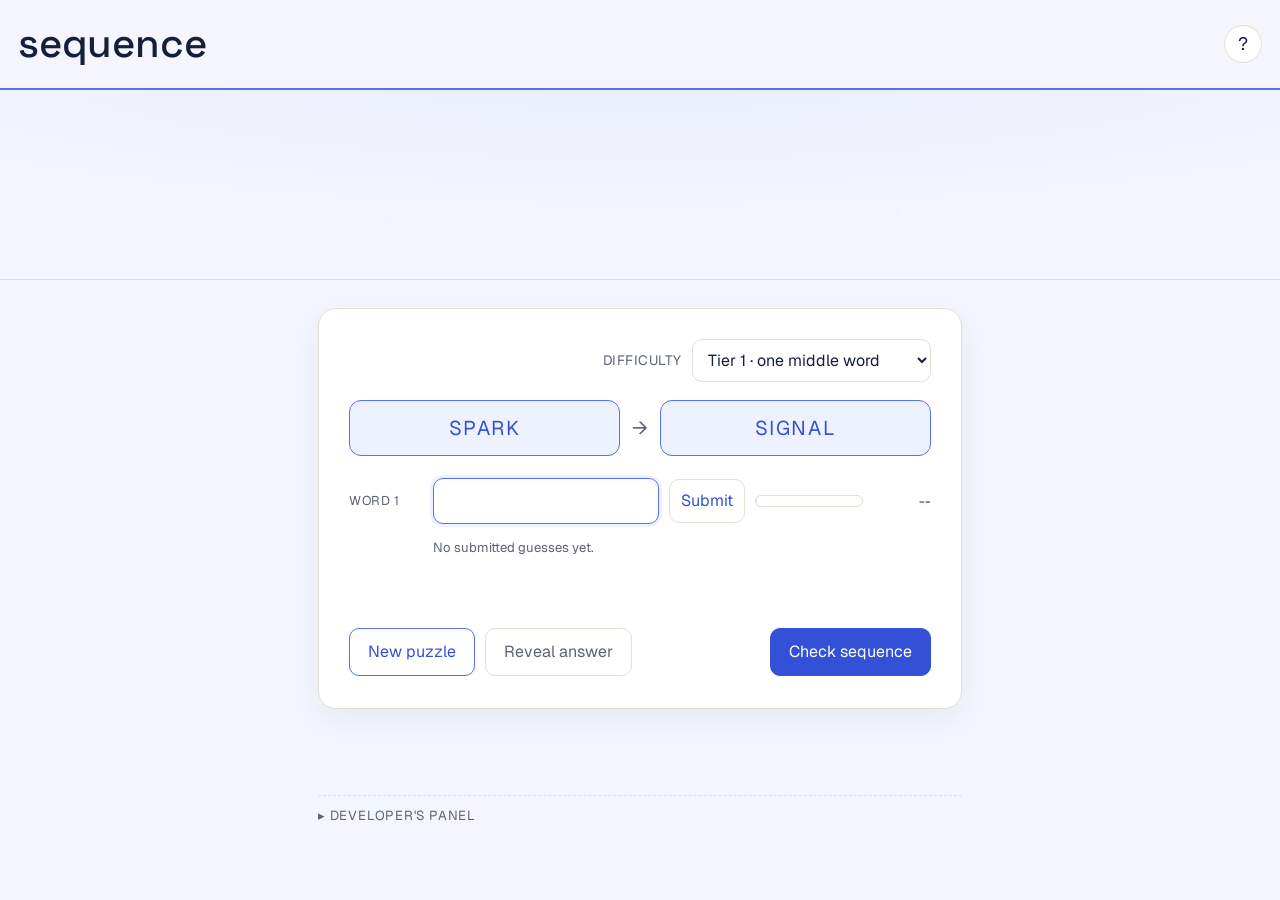
==== commit 1fd9fdc4: "feat: score submitted guesses with word2vec" ====
--- a/index.html
+++ b/index.html
@@ -155,12 +155,12 @@
 
     .slot {
       display: grid;
-      grid-template-columns: 74px minmax(140px, 1fr) 128px 58px;
+      grid-template-columns: 74px minmax(140px, 1fr) auto 108px 58px;
       gap: 10px;
       align-items: center;
     }
 
-    .slot > span:first-child {
+    .slot-label {
       font-family: var(--sans);
       font-size: 0.8rem;
       letter-spacing: 0.04em;
@@ -183,6 +183,23 @@
       outline: none;
       border-color: var(--blue);
       box-shadow: 0 0 0 3px var(--blue-soft);
+    }
+
+    .guess-submit {
+      padding: 9px 11px;
+      border: 1.5px solid var(--line);
+      border-radius: 10px;
+      background: #fff;
+      color: var(--blue-ink);
+      font: inherit;
+      font-family: var(--sans);
+      cursor: pointer;
+      transition: border-color 0.15s, background 0.15s;
+    }
+
+    .guess-submit:hover {
+      border-color: var(--blue);
+      background: var(--blue-soft);
     }
 
     .meter {
@@ -222,6 +239,41 @@
       transition: color 0.2s ease;
     }
 
+    .guess-history {
+      grid-column: 2 / -1;
+      display: flex;
+      flex-wrap: wrap;
+      gap: 6px;
+      min-height: 28px;
+      align-items: center;
+      color: var(--muted);
+      font-size: 0.82rem;
+    }
+
+    .guess-empty {
+      color: var(--muted);
+    }
+
+    .guess-chip {
+      display: inline-flex;
+      align-items: center;
+      gap: 6px;
+      padding: 4px 8px;
+      border: 1px solid var(--line);
+      border-radius: 999px;
+      background: var(--paper);
+    }
+
+    .guess-chip strong {
+      color: var(--ink);
+      font-weight: 500;
+    }
+
+    .guess-chip span {
+      color: hsl(var(--spectrum-hue) 55% 34%);
+      font-variant-numeric: tabular-nums;
+    }
+
     /* ---------- Actions ---------- */
     .actions {
       display: flex;
@@ -558,11 +610,12 @@
         grid-template-areas:
           "label heat"
           "input input"
+          "submit submit"
           "meter meter";
         row-gap: 6px;
       }
 
-      .slot > span:first-child {
+      .slot-label {
         grid-area: label;
       }
 
@@ -570,12 +623,20 @@
         grid-area: input;
       }
 
+      .guess-submit {
+        grid-area: submit;
+      }
+
       .heat-label {
         grid-area: heat;
       }
 
       .meter {
         grid-area: meter;
+      }
+
+      .guess-history {
+        grid-column: 1 / -1;
       }
 
       button.btn.primary {
@@ -640,9 +701,9 @@
         naturally to the next.
       </p>
       <p>
-        As you type, the <strong>heat meter</strong> shows how close each word is to an
-        accepted answer. Violet and blue are cold; green, yellow, orange, and red mean
-        the word is increasingly close in the sequence spectrum.
+        Submit a word in a slot to store that guess and see how close it is to the
+        link. Violet and blue are cold; green, yellow, orange, and red mean the word
+        is increasingly close in the sequence spectrum.
       </p>
       <p>
         Press <strong>Check sequence</strong> once every slot is filled. There is often
@@ -688,11 +749,10 @@
     <div class="dev-section">
       <h3>Accepted routes and verifier notes</h3>
       <p>
-        The verifier accepts several route trees for each puzzle. Heat uses a small
-        modified GLoVe-style model built from routes, clues, and endpoint co-occurrence,
-        then compares each entry against the closest bridge words for that slot.
-        Meter color follows the same calculation: cold violet to hot red by semantic
-        and bridge-context relativity.
+        The verifier accepts several route trees for each puzzle. Submitted guesses use
+        a small deterministic Word2Vec-style skip-gram model trained from routes, clues,
+        and endpoint context. The same vectors rank bridge words between links and score
+        each stored guess by semantic and bridge-context relativity.
       </p>
       <table>
         <thead>
@@ -947,6 +1007,15 @@
       "where"
     ]);
 
+    const GUESS_HISTORY_KEY = "sequence.guessHistory.v1";
+    const WORD2VEC_DIMENSIONS = 24;
+    const WORD2VEC_WINDOW = 2;
+    const WORD2VEC_EPOCHS = 70;
+    const WORD2VEC_RATE = 0.035;
+    const WORD2VEC_NEGATIVES = 2;
+
+    let guessHistory = loadGuessHistory();
+
     function normalize(value) {
       return value.trim().toLowerCase().replace(/\s+/g, " ");
     }
@@ -966,85 +1035,172 @@
         .filter((token) => token && !STOP_WORDS.has(token));
     }
 
-    function addWeightedPair(matrix, source, context, weight) {
-      const sourceWord = normalize(source);
-      const contextWord = normalize(context);
-
-      if (!sourceWord || !contextWord || sourceWord === contextWord) {
+    function addWord2VecSentence(sentences, words, repetitions = 1) {
+      const cleanWords = words.map(normalize).filter(Boolean);
+
+      if (cleanWords.length < 2) {
         return;
       }
 
-      if (!matrix.has(sourceWord)) {
-        matrix.set(sourceWord, new Map());
-      }
-
-      const row = matrix.get(sourceWord);
-      row.set(contextWord, (row.get(contextWord) || 0) + weight);
-    }
-
-    function addContextWindow(matrix, words, baseWeight) {
-      const cleanWords = words.map(normalize).filter(Boolean);
-
-      cleanWords.forEach((word, index) => {
-        cleanWords.forEach((context, contextIndex) => {
-          if (index === contextIndex) {
-            return;
-          }
-
-          addWeightedPair(matrix, word, context, baseWeight / Math.abs(index - contextIndex));
+      for (let index = 0; index < repetitions; index += 1) {
+        sentences.push(cleanWords);
+      }
+    }
+
+    function buildWord2VecCorpus(items) {
+      const sentences = [];
+
+      items.forEach((puzzle) => {
+        puzzle.routes.forEach((route) => {
+          addWord2VecSentence(sentences, [puzzle.start, ...route, puzzle.end], 4);
+          addWord2VecSentence(sentences, [puzzle.end, ...route.slice().reverse(), puzzle.start], 2);
+        });
+
+        puzzle.clues.forEach((clue, index) => {
+          const slotWords = slotAnswers(puzzle, index);
+          const leftWords = index === 0 ? [puzzle.start] : slotAnswers(puzzle, index - 1);
+          const rightWords = index === puzzle.tier - 1 ? [puzzle.end] : slotAnswers(puzzle, index + 1);
+
+          addWord2VecSentence(sentences, [...slotWords, ...clue.related], 3);
+          addWord2VecSentence(sentences, [
+            ...slotWords,
+            ...tokenizeText(clue.category),
+            ...tokenizeText(puzzle.prompt)
+          ], 2);
+
+          slotWords.forEach((word) => {
+            leftWords.forEach((left) => {
+              rightWords.forEach((right) => {
+                addWord2VecSentence(sentences, [left, word, right], 2);
+              });
+            });
+          });
         });
       });
-    }
-
-    function addSemanticClique(matrix, words, weight) {
-      const cleanWords = unique(words.map(normalize).filter(Boolean));
-
-      cleanWords.forEach((word) => {
-        cleanWords.forEach((context) => addWeightedPair(matrix, word, context, weight));
+
+      return sentences;
+    }
+
+    function hashWord(value) {
+      let hash = 2166136261;
+
+      for (let index = 0; index < value.length; index += 1) {
+        hash ^= value.charCodeAt(index);
+        hash = Math.imul(hash, 16777619);
+      }
+
+      return hash >>> 0;
+    }
+
+    function initialVector(word, salt) {
+      return Array.from({ length: WORD2VEC_DIMENSIONS }, (_, index) => {
+        const unit = hashWord(`${word}:${salt}:${index}`) / 4294967295;
+        return (unit - 0.5) * 0.18;
       });
     }
 
-    function buildModifiedGloveModel(items) {
-      const matrix = new Map();
-
-      items.forEach((puzzle) => {
-        puzzle.routes.forEach((route) => {
-          addContextWindow(matrix, [puzzle.start, ...route, puzzle.end], 4);
-        });
-
-        puzzle.clues.forEach((clue, index) => {
-          const slotWords = slotAnswers(puzzle, index);
-          const clueWords = unique([
-            ...slotWords,
-            ...clue.related,
-            ...tokenizeText(clue.category),
-            ...tokenizeText(puzzle.prompt)
-          ]);
-
-          addSemanticClique(matrix, clueWords, 1.4);
-          addContextWindow(matrix, [puzzle.start, ...slotWords, puzzle.end], 0.9);
+    function dotDense(a, b) {
+      let total = 0;
+
+      for (let index = 0; index < a.length; index += 1) {
+        total += a[index] * b[index];
+      }
+
+      return total;
+    }
+
+    function sigmoid(value) {
+      return 1 / (1 + Math.exp(-clamp(value, -8, 8)));
+    }
+
+    function updateWord2VecPair(inputVector, outputVector, label, rate) {
+      const prediction = sigmoid(dotDense(inputVector, outputVector));
+      const gradient = (label - prediction) * rate;
+
+      for (let index = 0; index < inputVector.length; index += 1) {
+        const inputValue = inputVector[index];
+        const outputValue = outputVector[index];
+        inputVector[index] += gradient * outputValue;
+        outputVector[index] += gradient * inputValue;
+      }
+    }
+
+    function normalizeDenseVector(vector) {
+      const magnitude = Math.sqrt(vector.reduce((total, value) => total + value * value, 0));
+
+      if (magnitude === 0) {
+        return vector;
+      }
+
+      return vector.map((value) => value / magnitude);
+    }
+
+    function negativeWord(vocabulary, source, context, pairIndex, epoch, negativeIndex) {
+      let index = (pairIndex * 37 + epoch * 101 + negativeIndex * 17) % vocabulary.length;
+
+      for (let attempts = 0; attempts < vocabulary.length; attempts += 1) {
+        const word = vocabulary[index];
+
+        if (word !== source && word !== context) {
+          return word;
+        }
+
+        index = (index + 1) % vocabulary.length;
+      }
+
+      return vocabulary[index];
+    }
+
+    function buildWord2VecModel(items) {
+      const sentences = buildWord2VecCorpus(items);
+      const vocabulary = unique(sentences.flat()).sort();
+      const inputVectors = new Map();
+      const outputVectors = new Map();
+      const pairs = [];
+
+      vocabulary.forEach((word) => {
+        inputVectors.set(word, initialVector(word, "input"));
+        outputVectors.set(word, initialVector(word, "output"));
+      });
+
+      sentences.forEach((sentence) => {
+        sentence.forEach((source, sourceIndex) => {
+          const start = Math.max(0, sourceIndex - WORD2VEC_WINDOW);
+          const end = Math.min(sentence.length - 1, sourceIndex + WORD2VEC_WINDOW);
+
+          for (let contextIndex = start; contextIndex <= end; contextIndex += 1) {
+            if (contextIndex !== sourceIndex) {
+              pairs.push({ source, context: sentence[contextIndex] });
+            }
+          }
         });
       });
 
+      for (let epoch = 0; epoch < WORD2VEC_EPOCHS; epoch += 1) {
+        const rate = WORD2VEC_RATE * (1 - epoch / WORD2VEC_EPOCHS * 0.65);
+
+        pairs.forEach((pair, pairIndex) => {
+          updateWord2VecPair(inputVectors.get(pair.source), outputVectors.get(pair.context), 1, rate);
+
+          for (let negativeIndex = 0; negativeIndex < WORD2VEC_NEGATIVES; negativeIndex += 1) {
+            const negative = negativeWord(vocabulary, pair.source, pair.context, pairIndex, epoch, negativeIndex);
+            updateWord2VecPair(inputVectors.get(pair.source), outputVectors.get(negative), 0, rate);
+          }
+        });
+      }
+
       const vectors = new Map();
 
-      matrix.forEach((row, word) => {
-        const vector = new Map();
-
-        row.forEach((count, context) => {
-          vector.set(context, Math.log1p(count));
-        });
-
-        vectors.set(word, vector);
+      vocabulary.forEach((word) => {
+        const inputVector = inputVectors.get(word);
+        const outputVector = outputVectors.get(word);
+        vectors.set(word, normalizeDenseVector(inputVector.map((value, index) => value + outputVector[index])));
       });
 
-      return {
-        vectors,
-        vocabulary: Array.from(vectors.keys())
-      };
-    }
-
-    const semanticModel = buildModifiedGloveModel([...puzzles, ...pocTrials]);
+      return { vectors, vocabulary };
+    }
+
+    const semanticModel = buildWord2VecModel([...puzzles, ...pocTrials]);
 
     function levenshtein(a, b) {
       const rows = Array.from({ length: a.length + 1 }, () => []);
@@ -1085,13 +1241,13 @@
     }
 
     function addScaledVector(target, vector, scale) {
-      vector.forEach((value, key) => {
-        target.set(key, (target.get(key) || 0) + value * scale);
+      vector.forEach((value, index) => {
+        target[index] += value * scale;
       });
     }
 
     function averageVectors(items) {
-      const output = new Map();
+      const output = Array(WORD2VEC_DIMENSIONS).fill(0);
       let totalWeight = 0;
 
       items.forEach((item) => {
@@ -1107,8 +1263,7 @@
         return null;
       }
 
-      output.forEach((value, key) => output.set(key, value / totalWeight));
-      return output;
+      return normalizeDenseVector(output.map((value) => value / totalWeight));
     }
 
     function semanticVector(word) {
@@ -1146,8 +1301,8 @@
       let aMagnitude = 0;
       let bMagnitude = 0;
 
-      a.forEach((value, key) => {
-        dot += value * (b.get(key) || 0);
+      a.forEach((value, index) => {
+        dot += value * b[index];
         aMagnitude += value * value;
       });
 
@@ -1160,6 +1315,46 @@
       }
 
       return Math.max(0, dot / Math.sqrt(aMagnitude * bMagnitude));
+    }
+
+    function generateLinkingWords(leftWords, rightWords, puzzle, slotIndex) {
+      const leftVector = averageVectors(leftWords.map((word) => ({
+        vector: semanticVector(word),
+        weight: 1
+      })));
+      const rightVector = averageVectors(rightWords.map((word) => ({
+        vector: semanticVector(word),
+        weight: 1
+      })));
+      const slotWords = slotAnswers(puzzle, slotIndex).map(normalize);
+      const excluded = new Set([
+        normalize(puzzle.start),
+        normalize(puzzle.end),
+        ...leftWords.map(normalize),
+        ...rightWords.map(normalize)
+      ]);
+
+      return semanticModel.vocabulary
+        .filter((word) => !excluded.has(word) && !STOP_WORDS.has(word))
+        .map((word) => {
+          const vector = semanticVector(word);
+          const left = cosineSimilarity(vector, leftVector);
+          const right = cosineSimilarity(vector, rightVector);
+          const exactBoost = slotWords.includes(word) ? 0.18 : 0;
+
+          return {
+            word,
+            score: clamp(Math.sqrt(left * right) + exactBoost, 0, 1)
+          };
+        })
+        .sort((a, b) => b.score - a.score)
+        .slice(0, 8);
+    }
+
+    function generatedLinkTargets(puzzle, slotIndex) {
+      const leftWords = slotIndex === 0 ? [puzzle.start] : slotAnswers(puzzle, slotIndex - 1);
+      const rightWords = slotIndex === puzzle.tier - 1 ? [puzzle.end] : slotAnswers(puzzle, slotIndex + 1);
+      return generateLinkingWords(leftWords, rightWords, puzzle, slotIndex).map((item) => item.word);
     }
 
     function likenessToTargets(guess, targets) {
@@ -1204,7 +1399,7 @@
 
       const clue = puzzle.clues[slotIndex];
       const related = clue.related.map(normalize);
-      const targets = unique([...acceptedWords, ...related]);
+      const targets = unique([...acceptedWords, ...related, ...generatedLinkTargets(puzzle, slotIndex)]);
       const target = likenessToTargets(guess, targets);
       const bridge = bridgeLikeness(guess, puzzle, slotIndex);
       const semanticScore = Math.round(target.score * 88);
@@ -1253,19 +1448,35 @@
       slots.innerHTML = "";
 
       for (let index = 0; index < puzzle.tier; index += 1) {
-        const row = document.createElement("label");
+        const row = document.createElement("div");
         row.className = "slot";
         row.innerHTML = `
-          <span>Word ${index + 1}</span>
-          <input autocomplete="off" data-slot="${index}" aria-label="Word ${index + 1}">
+          <label class="slot-label" for="slot-${index}">Word ${index + 1}</label>
+          <input id="slot-${index}" autocomplete="off" data-slot="${index}" aria-label="Word ${index + 1}">
+          <button type="button" class="guess-submit" data-submit-guess="${index}">Submit</button>
           <span class="meter" data-meter="${index}" style="--heat: 0%; --spectrum-hue: 250; --spectrum-light: 76%"></span>
-          <span class="heat-label" data-heat-label="${index}" style="--spectrum-hue: 250">0%</span>
+          <span class="heat-label" data-heat-label="${index}" style="--spectrum-hue: 250">--</span>
+          <div class="guess-history" data-guess-history="${index}"></div>
         `;
         slots.append(row);
+        renderGuessHistory(index);
+        const latestGuess = guessRecordsForSlot(index).at(-1);
+        if (latestGuess) {
+          updateSubmittedScore(index, latestGuess);
+        }
       }
 
       slots.querySelectorAll("input").forEach((input) => {
-        input.addEventListener("input", updateHeat);
+        input.addEventListener("keydown", (event) => {
+          if (event.key === "Enter") {
+            event.preventDefault();
+            submitSlotGuess(Number(input.dataset.slot));
+          }
+        });
+      });
+
+      slots.querySelectorAll("[data-submit-guess]").forEach((button) => {
+        button.addEventListener("click", () => submitSlotGuess(Number(button.dataset.submitGuess)));
       });
     }
 
@@ -1306,19 +1517,148 @@
       return inputs().map((input) => input.value);
     }
 
-    function updateHeat() {
-      inputs().forEach((input, index) => {
-        const likeness = wordLikeness(input.value, currentPuzzle, index);
-        const spectrum = sequenceSpectrum(likeness);
-        const label = slots.querySelector(`[data-heat-label="${index}"]`);
-        const meter = slots.querySelector(`[data-meter="${index}"]`);
-        label.textContent = `${likeness.heat}%`;
-        label.title = `${spectrum.relativity}% sequence-spectrum relativity from semantic and bridge likeness`;
-        meter.title = label.title;
-        meter.style.setProperty("--heat", `${likeness.heat}%`);
-        applySequenceSpectrum(label, spectrum);
-        applySequenceSpectrum(meter, spectrum);
+    function loadGuessHistory() {
+      try {
+        const stored = window.localStorage.getItem(GUESS_HISTORY_KEY);
+        const parsed = stored ? JSON.parse(stored) : [];
+        return Array.isArray(parsed) ? parsed : [];
+      } catch (error) {
+        return [];
+      }
+    }
+
+    function saveGuessHistory() {
+      try {
+        window.localStorage.setItem(GUESS_HISTORY_KEY, JSON.stringify(guessHistory.slice(-400)));
+      } catch (error) {
+        // Local storage can be unavailable in private or embedded contexts.
+      }
+    }
+
+    function puzzleId(puzzle) {
+      if (puzzle.id) {
+        return puzzle.id;
+      }
+
+      return [
+        puzzle.tier,
+        normalize(puzzle.start),
+        normalize(puzzle.end),
+        puzzle.routes.map((route) => route.map(normalize).join(".")).join("|")
+      ].join(":");
+    }
+
+    function slotLinkContext(puzzle, slotIndex) {
+      const entries = currentEntries().map(normalize);
+      const leftWord = slotIndex === 0 ? normalize(puzzle.start) : entries[slotIndex - 1] || `word ${slotIndex}`;
+      const rightWord = slotIndex === puzzle.tier - 1 ? normalize(puzzle.end) : entries[slotIndex + 1] || `word ${slotIndex + 2}`;
+
+      return {
+        leftWord,
+        rightWord,
+        link: `${leftWord} -> ${rightWord}`
+      };
+    }
+
+    function guessRecordsForSlot(slotIndex) {
+      const id = puzzleId(currentPuzzle);
+      return guessHistory.filter((record) => record.puzzleId === id && record.slotIndex === slotIndex);
+    }
+
+    function updateSubmittedScore(slotIndex, likeness) {
+      const spectrum = sequenceSpectrum(likeness);
+      const label = slots.querySelector(`[data-heat-label="${slotIndex}"]`);
+      const meter = slots.querySelector(`[data-meter="${slotIndex}"]`);
+
+      if (!label || !meter) {
+        return;
+      }
+
+      label.textContent = `${likeness.heat}%`;
+      label.title = `${spectrum.relativity}% sequence-spectrum relativity from submitted Word2Vec similarity`;
+      meter.title = label.title;
+      meter.style.setProperty("--heat", `${likeness.heat}%`);
+      applySequenceSpectrum(label, spectrum);
+      applySequenceSpectrum(meter, spectrum);
+    }
+
+    function renderGuessHistory(slotIndex) {
+      const container = slots.querySelector(`[data-guess-history="${slotIndex}"]`);
+
+      if (!container) {
+        return;
+      }
+
+      container.innerHTML = "";
+      const records = guessRecordsForSlot(slotIndex).slice(-6).reverse();
+
+      if (records.length === 0) {
+        const empty = document.createElement("span");
+        empty.className = "guess-empty";
+        empty.textContent = "No submitted guesses yet.";
+        container.append(empty);
+        return;
+      }
+
+      records.forEach((record) => {
+        const chip = document.createElement("span");
+        chip.className = "guess-chip";
+        chip.title = `${record.link}; nearest: ${record.nearest || "none"}`;
+        const guess = document.createElement("strong");
+        guess.textContent = record.guess;
+        const score = document.createElement("span");
+        score.textContent = `${record.heat}%`;
+        score.style.setProperty("--spectrum-hue", sequenceSpectrum(record).hue);
+        chip.append(guess, score);
+        container.append(chip);
       });
+    }
+
+    function recordSlotGuess(slotIndex) {
+      const input = slots.querySelector(`[data-slot="${slotIndex}"]`);
+      const guess = normalize(input?.value || "");
+
+      if (!guess) {
+        return null;
+      }
+
+      const likeness = wordLikeness(guess, currentPuzzle, slotIndex);
+      const context = slotLinkContext(currentPuzzle, slotIndex);
+      const record = {
+        puzzleId: puzzleId(currentPuzzle),
+        tier: currentPuzzle.tier,
+        start: normalize(currentPuzzle.start),
+        end: normalize(currentPuzzle.end),
+        slotIndex,
+        leftWord: context.leftWord,
+        rightWord: context.rightWord,
+        link: context.link,
+        guess,
+        heat: likeness.heat,
+        nearest: likeness.nearest,
+        semantic: Number(likeness.semantic.toFixed(4)),
+        bridge: Number(likeness.bridge.toFixed(4)),
+        submittedAt: new Date().toISOString()
+      };
+
+      guessHistory.push(record);
+      saveGuessHistory();
+      updateSubmittedScore(slotIndex, likeness);
+      renderGuessHistory(slotIndex);
+      return record;
+    }
+
+    function submitSlotGuess(slotIndex) {
+      const record = recordSlotGuess(slotIndex);
+
+      if (!record) {
+        result.textContent = "Enter a word before submitting that slot.";
+        result.className = "result wrong";
+        return;
+      }
+
+      result.textContent = `${record.guess} is ${record.heat}% close for ${record.link}.`;
+      result.className = record.heat === 100 ? "result right" : "result";
     }
 
     function checkSequence() {
@@ -1329,6 +1669,12 @@
         result.className = "result wrong";
         return;
       }
+
+      inputs().forEach((input, index) => {
+        if (normalize(input.value)) {
+          recordSlotGuess(index);
+        }
+      });
 
       if (isAcceptedRoute(currentPuzzle, entries)) {
         if (revealed) {
@@ -1338,7 +1684,7 @@
           showWin(entries);
         }
       } else {
-        result.textContent = "Not a verified sequence yet. Use the heat to adjust each slot.";
+        result.textContent = "Not a verified sequence yet. Submit guesses to compare each link.";
         result.className = "result wrong";
       }
     }
@@ -1351,9 +1697,9 @@
       const route = currentPuzzle.routes[0];
       inputs().forEach((input, index) => {
         input.value = route[index];
+        updateSubmittedScore(index, wordLikeness(route[index], currentPuzzle, index));
       });
       revealed = true;
-      updateHeat();
       result.textContent = `${currentPuzzle.start} → ${route.join(" → ")} → ${currentPuzzle.end}`;
       result.className = "result";
     }
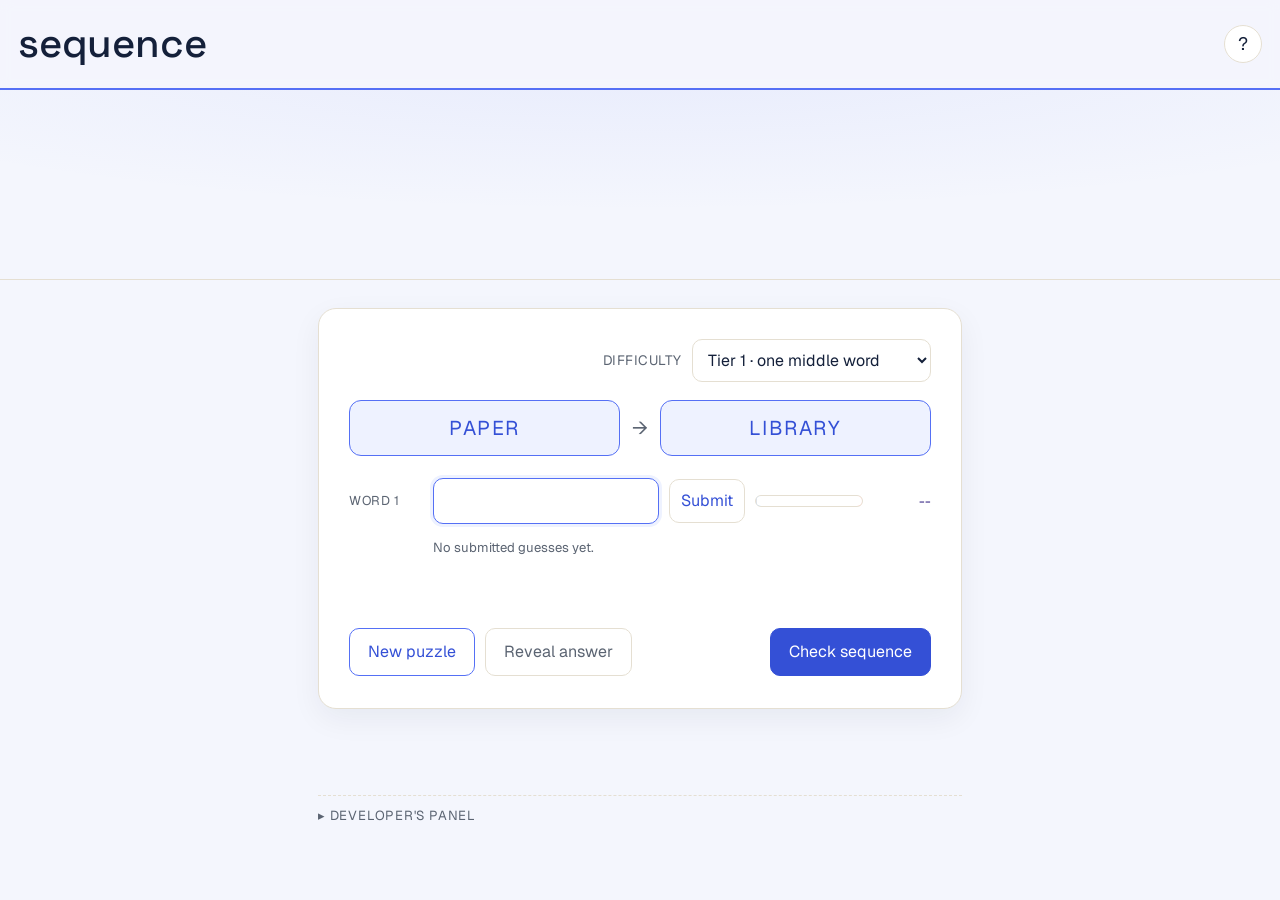
==== commit 64cd708b: "Generate puzzles offline with Python Word2Vec Implement a deterministic Word2Vec skip-gram model in " ====
--- a/index.html
+++ b/index.html
@@ -749,10 +749,10 @@
     <div class="dev-section">
       <h3>Accepted routes and verifier notes</h3>
       <p>
-        The verifier accepts several route trees for each puzzle. Submitted guesses use
-        a small deterministic Word2Vec-style skip-gram model trained from routes, clues,
-        and endpoint context. The same vectors rank bridge words between links and score
-        each stored guess by semantic and bridge-context relativity.
+        The verifier accepts several route trees for each puzzle. Puzzles and vectors are
+        generated offline by the Python Word2Vec sequence algorithm, then loaded here as
+        static data. The same vectors rank bridge words between links and score each
+        stored guess by semantic and bridge-context relativity.
       </p>
       <table>
         <thead>
@@ -784,8 +784,9 @@
     </div>
   </details>
 
+  <script src="sequence-data.js"></script>
   <script>
-    const puzzles = [
+    const legacyPuzzles = [
       {
         tier: 1,
         start: "seed",
@@ -914,7 +915,7 @@
       }
     ];
 
-    const pocTrials = [
+    const legacyPocTrials = [
       {
         id: "multi-route",
         tier: 3,
@@ -970,7 +971,13 @@
       }
     ];
 
-    const defaultTrialNote = "POC A tests forgiving associative play. POC B tests a stricter answer key using the same tier depth.";
+    const sequenceData = window.SEQUENCE_DATA || {};
+    const puzzles = Array.isArray(sequenceData.puzzles) ? sequenceData.puzzles : legacyPuzzles;
+    const pocTrials = Array.isArray(sequenceData.pocTrials) ? sequenceData.pocTrials : legacyPocTrials;
+    const scoringData = sequenceData.scoring || { vectors: {}, vocabulary: [] };
+    const defaultTrialNote = sequenceData.metadata
+      ? `Generated offline by ${sequenceData.metadata.algorithm}. POC A tests multiple generated routes; POC B tests one strict route.`
+      : "POC A tests forgiving associative play. POC B tests a stricter answer key using the same tier depth.";
 
     let currentPuzzle = null;
     let currentPuzzleIndex = -1;
@@ -1008,11 +1015,7 @@
     ]);
 
     const GUESS_HISTORY_KEY = "sequence.guessHistory.v1";
-    const WORD2VEC_DIMENSIONS = 24;
-    const WORD2VEC_WINDOW = 2;
-    const WORD2VEC_EPOCHS = 70;
-    const WORD2VEC_RATE = 0.035;
-    const WORD2VEC_NEGATIVES = 2;
+    const WORD2VEC_DIMENSIONS = sequenceData.metadata?.dimensions || 24;
 
     let guessHistory = loadGuessHistory();
 
@@ -1035,96 +1038,6 @@
         .filter((token) => token && !STOP_WORDS.has(token));
     }
 
-    function addWord2VecSentence(sentences, words, repetitions = 1) {
-      const cleanWords = words.map(normalize).filter(Boolean);
-
-      if (cleanWords.length < 2) {
-        return;
-      }
-
-      for (let index = 0; index < repetitions; index += 1) {
-        sentences.push(cleanWords);
-      }
-    }
-
-    function buildWord2VecCorpus(items) {
-      const sentences = [];
-
-      items.forEach((puzzle) => {
-        puzzle.routes.forEach((route) => {
-          addWord2VecSentence(sentences, [puzzle.start, ...route, puzzle.end], 4);
-          addWord2VecSentence(sentences, [puzzle.end, ...route.slice().reverse(), puzzle.start], 2);
-        });
-
-        puzzle.clues.forEach((clue, index) => {
-          const slotWords = slotAnswers(puzzle, index);
-          const leftWords = index === 0 ? [puzzle.start] : slotAnswers(puzzle, index - 1);
-          const rightWords = index === puzzle.tier - 1 ? [puzzle.end] : slotAnswers(puzzle, index + 1);
-
-          addWord2VecSentence(sentences, [...slotWords, ...clue.related], 3);
-          addWord2VecSentence(sentences, [
-            ...slotWords,
-            ...tokenizeText(clue.category),
-            ...tokenizeText(puzzle.prompt)
-          ], 2);
-
-          slotWords.forEach((word) => {
-            leftWords.forEach((left) => {
-              rightWords.forEach((right) => {
-                addWord2VecSentence(sentences, [left, word, right], 2);
-              });
-            });
-          });
-        });
-      });
-
-      return sentences;
-    }
-
-    function hashWord(value) {
-      let hash = 2166136261;
-
-      for (let index = 0; index < value.length; index += 1) {
-        hash ^= value.charCodeAt(index);
-        hash = Math.imul(hash, 16777619);
-      }
-
-      return hash >>> 0;
-    }
-
-    function initialVector(word, salt) {
-      return Array.from({ length: WORD2VEC_DIMENSIONS }, (_, index) => {
-        const unit = hashWord(`${word}:${salt}:${index}`) / 4294967295;
-        return (unit - 0.5) * 0.18;
-      });
-    }
-
-    function dotDense(a, b) {
-      let total = 0;
-
-      for (let index = 0; index < a.length; index += 1) {
-        total += a[index] * b[index];
-      }
-
-      return total;
-    }
-
-    function sigmoid(value) {
-      return 1 / (1 + Math.exp(-clamp(value, -8, 8)));
-    }
-
-    function updateWord2VecPair(inputVector, outputVector, label, rate) {
-      const prediction = sigmoid(dotDense(inputVector, outputVector));
-      const gradient = (label - prediction) * rate;
-
-      for (let index = 0; index < inputVector.length; index += 1) {
-        const inputValue = inputVector[index];
-        const outputValue = outputVector[index];
-        inputVector[index] += gradient * outputValue;
-        outputVector[index] += gradient * inputValue;
-      }
-    }
-
     function normalizeDenseVector(vector) {
       const magnitude = Math.sqrt(vector.reduce((total, value) => total + value * value, 0));
 
@@ -1135,72 +1048,14 @@
       return vector.map((value) => value / magnitude);
     }
 
-    function negativeWord(vocabulary, source, context, pairIndex, epoch, negativeIndex) {
-      let index = (pairIndex * 37 + epoch * 101 + negativeIndex * 17) % vocabulary.length;
-
-      for (let attempts = 0; attempts < vocabulary.length; attempts += 1) {
-        const word = vocabulary[index];
-
-        if (word !== source && word !== context) {
-          return word;
-        }
-
-        index = (index + 1) % vocabulary.length;
-      }
-
-      return vocabulary[index];
-    }
-
-    function buildWord2VecModel(items) {
-      const sentences = buildWord2VecCorpus(items);
-      const vocabulary = unique(sentences.flat()).sort();
-      const inputVectors = new Map();
-      const outputVectors = new Map();
-      const pairs = [];
-
-      vocabulary.forEach((word) => {
-        inputVectors.set(word, initialVector(word, "input"));
-        outputVectors.set(word, initialVector(word, "output"));
-      });
-
-      sentences.forEach((sentence) => {
-        sentence.forEach((source, sourceIndex) => {
-          const start = Math.max(0, sourceIndex - WORD2VEC_WINDOW);
-          const end = Math.min(sentence.length - 1, sourceIndex + WORD2VEC_WINDOW);
-
-          for (let contextIndex = start; contextIndex <= end; contextIndex += 1) {
-            if (contextIndex !== sourceIndex) {
-              pairs.push({ source, context: sentence[contextIndex] });
-            }
-          }
-        });
-      });
-
-      for (let epoch = 0; epoch < WORD2VEC_EPOCHS; epoch += 1) {
-        const rate = WORD2VEC_RATE * (1 - epoch / WORD2VEC_EPOCHS * 0.65);
-
-        pairs.forEach((pair, pairIndex) => {
-          updateWord2VecPair(inputVectors.get(pair.source), outputVectors.get(pair.context), 1, rate);
-
-          for (let negativeIndex = 0; negativeIndex < WORD2VEC_NEGATIVES; negativeIndex += 1) {
-            const negative = negativeWord(vocabulary, pair.source, pair.context, pairIndex, epoch, negativeIndex);
-            updateWord2VecPair(inputVectors.get(pair.source), outputVectors.get(negative), 0, rate);
-          }
-        });
-      }
-
-      const vectors = new Map();
-
-      vocabulary.forEach((word) => {
-        const inputVector = inputVectors.get(word);
-        const outputVector = outputVectors.get(word);
-        vectors.set(word, normalizeDenseVector(inputVector.map((value, index) => value + outputVector[index])));
-      });
-
-      return { vectors, vocabulary };
-    }
-
-    const semanticModel = buildWord2VecModel([...puzzles, ...pocTrials]);
+    const semanticModel = {
+      vectors: new Map(Object.entries(scoringData.vectors || {}).map(([word, vector]) => {
+        return [normalize(word), normalizeDenseVector(vector)];
+      })),
+      vocabulary: Array.isArray(scoringData.vocabulary)
+        ? scoringData.vocabulary.map(normalize)
+        : Object.keys(scoringData.vectors || {}).map(normalize)
+    };
 
     function levenshtein(a, b) {
       const rows = Array.from({ length: a.length + 1 }, () => []);
